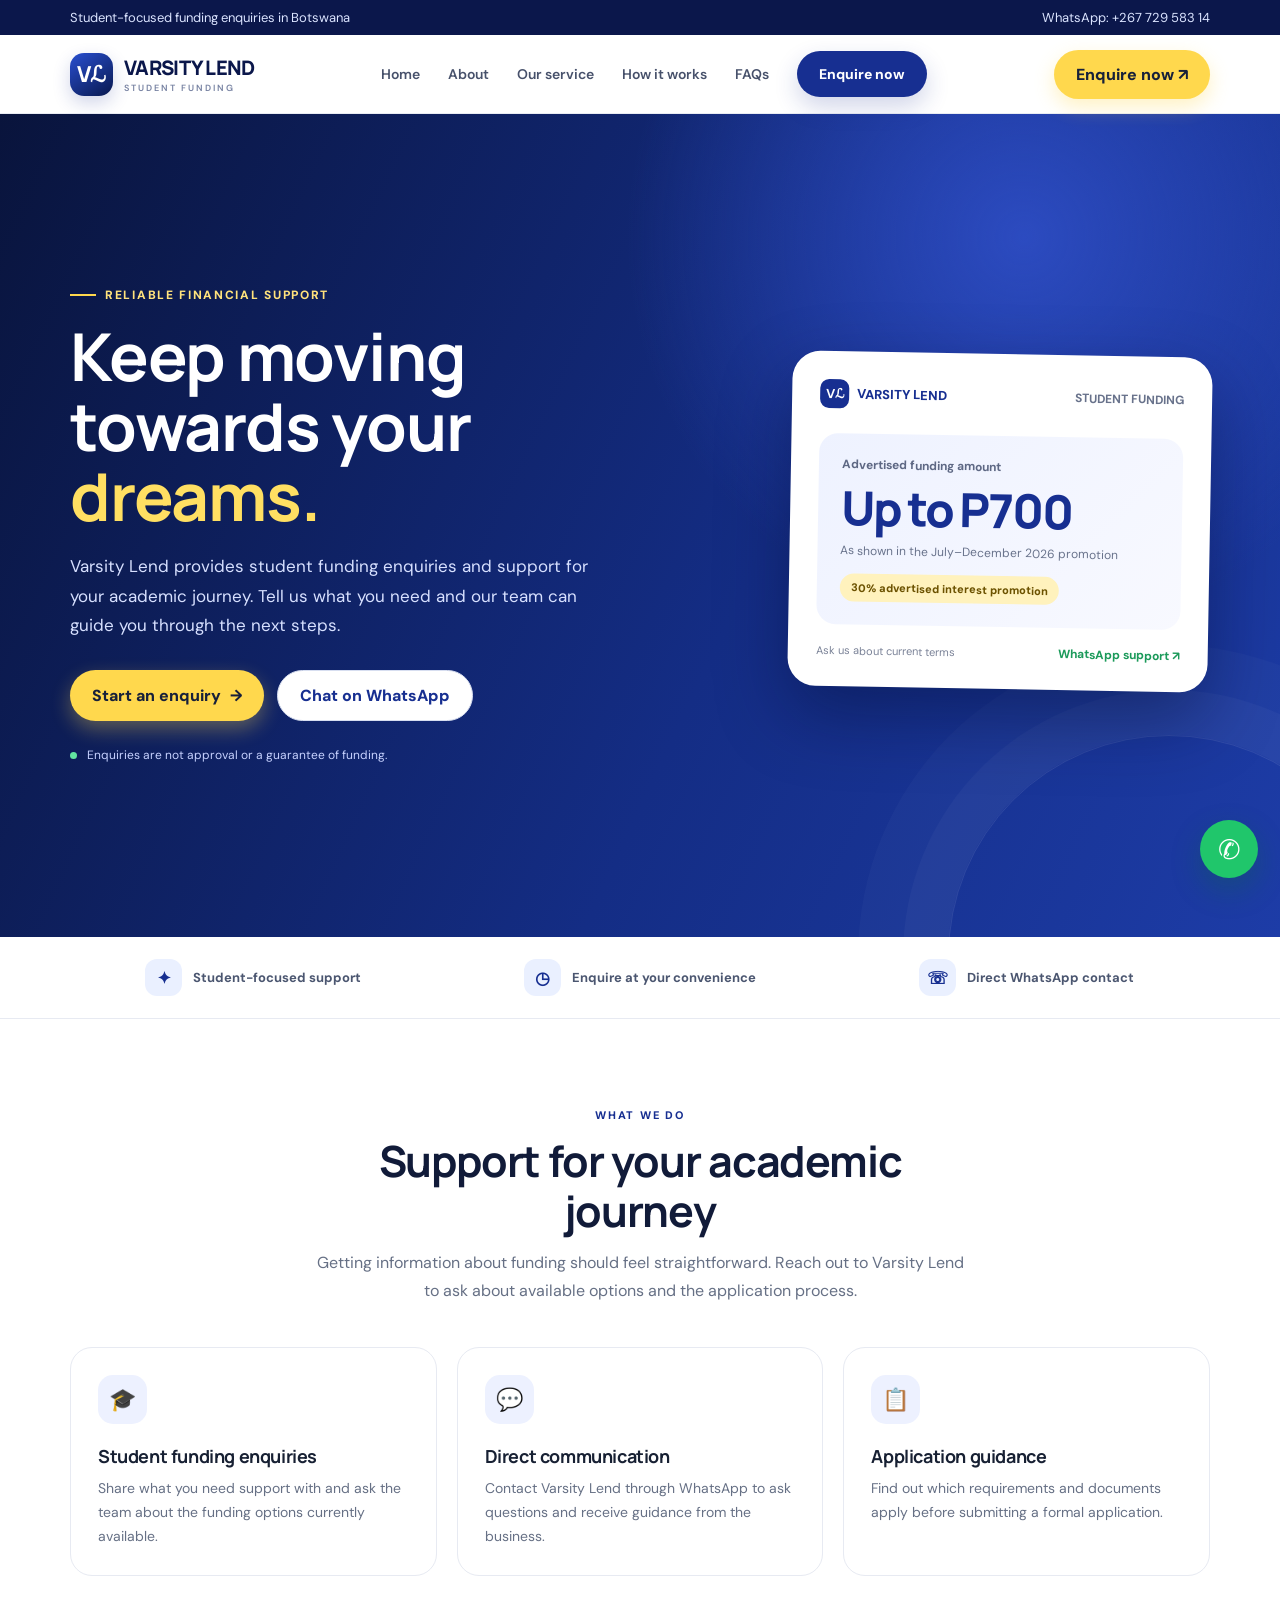
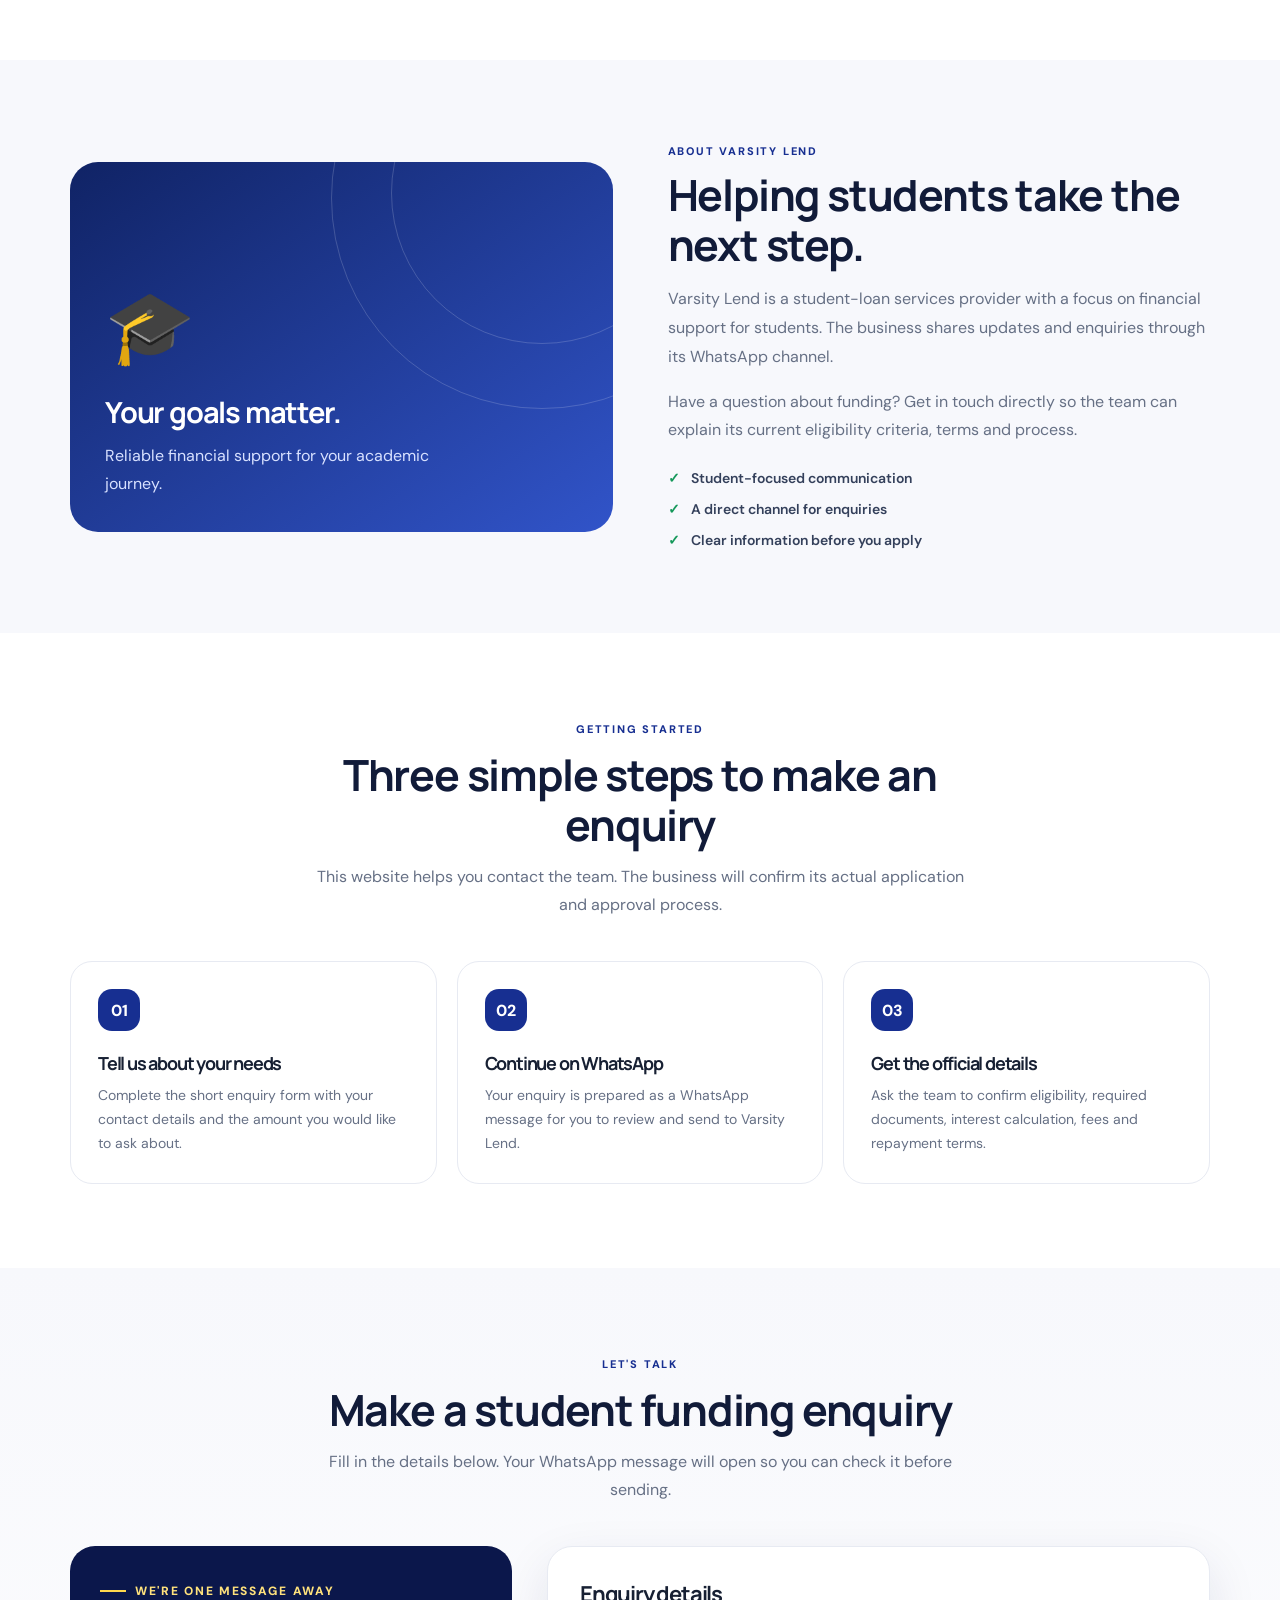
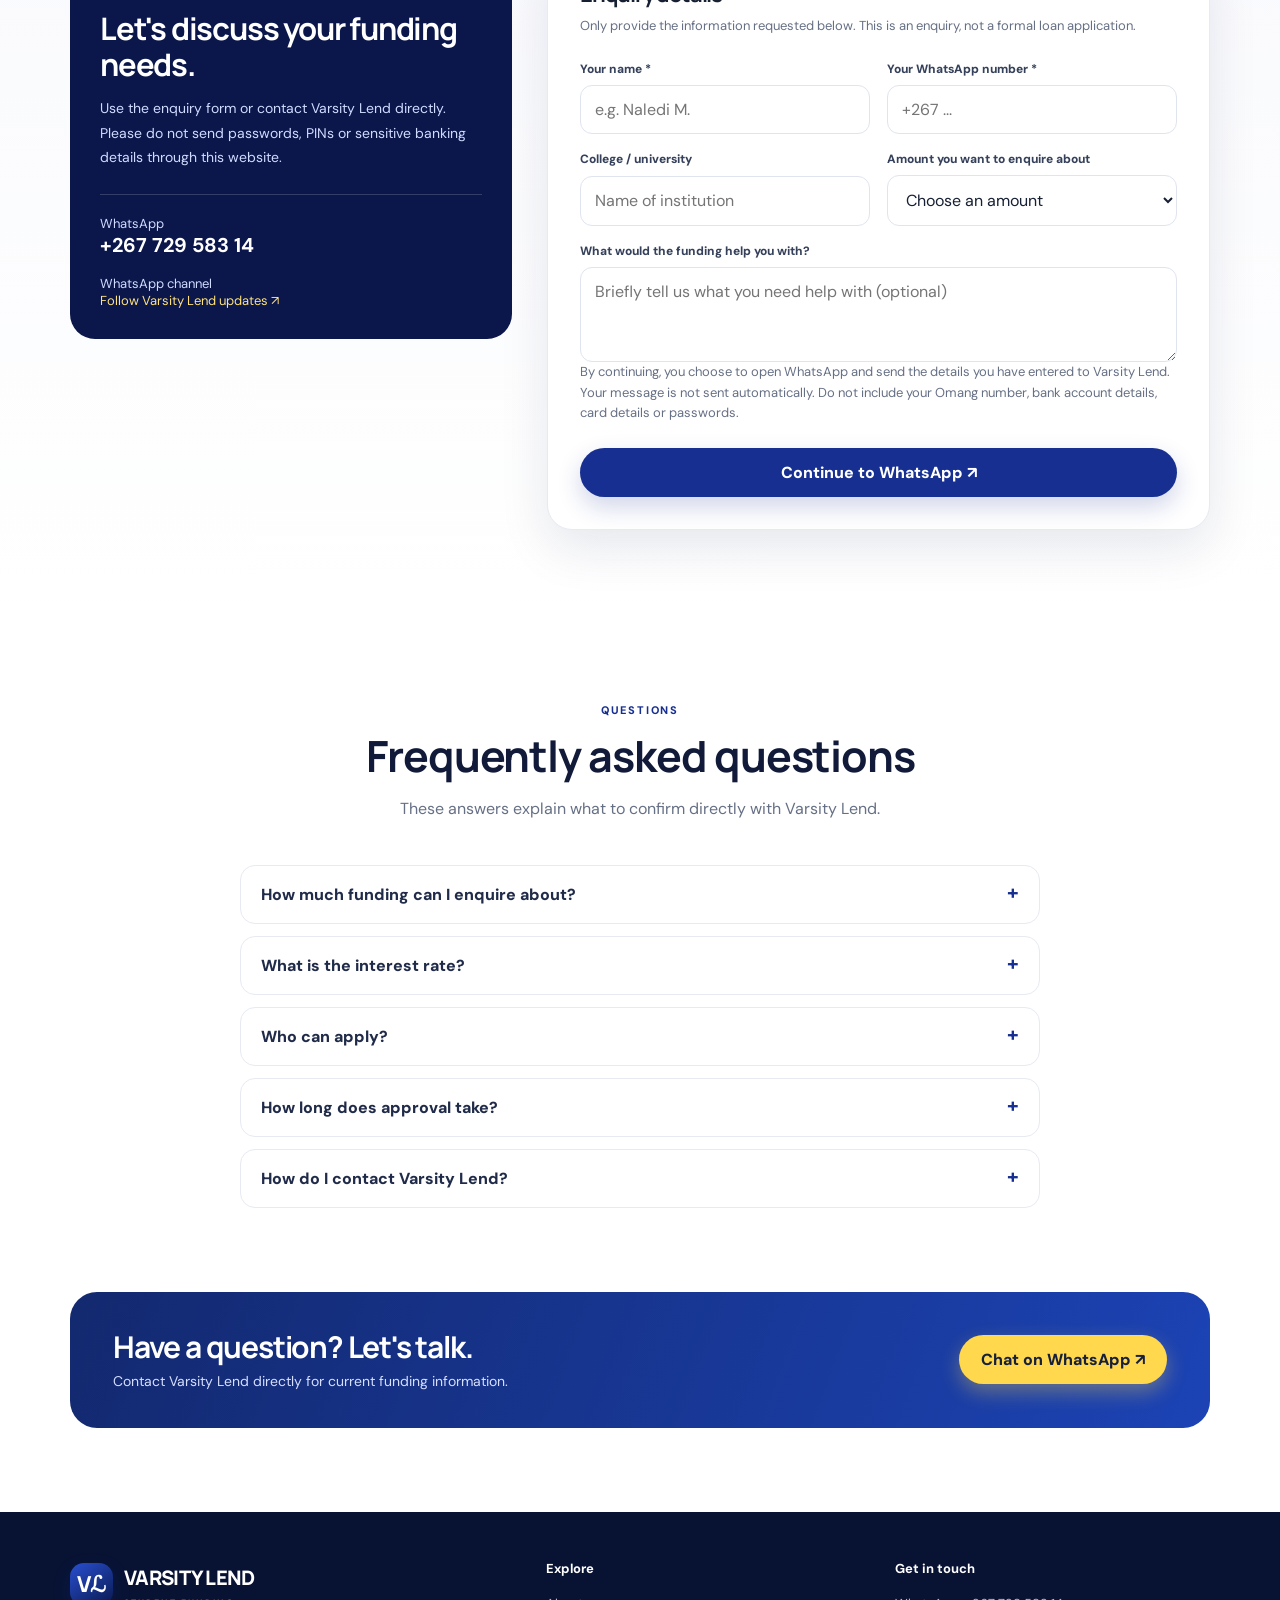
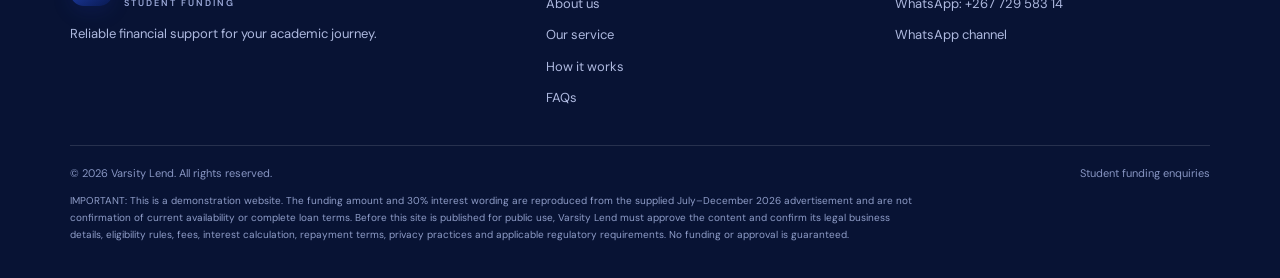
==== index.html @ dffcc7d2 "Add files via upload" ====
<!DOCTYPE html>
<html lang="en">
<head>
  <meta charset="UTF-8">
  <meta name="viewport" content="width=device-width, initial-scale=1.0">
  <meta name="description" content="Varsity Lend — student funding enquiries and financial support for your academic journey in Botswana.">
  <meta name="theme-color" content="#142b86">
  <title>Varsity Lend | Student Funding</title>
  <link rel="preconnect" href="https://fonts.googleapis.com">
  <link rel="preconnect" href="https://fonts.gstatic.com" crossorigin>
  <link href="https://fonts.googleapis.com/css2?family=DM+Sans:wght@400;500;600;700;800&family=Manrope:wght@400;500;600;700;800&display=swap" rel="stylesheet">
  <style>
    :root {
      --blue: #172f91;
      --blue-dark: #0b174b;
      --blue-deep: #091334;
      --blue-light: #eaf0ff;
      --yellow: #ffd84d;
      --ink: #172033;
      --muted: #667085;
      --paper: #f7f8fc;
      --white: #fff;
      --line: #e7eaf2;
      --green: #20b66b;
      --radius: 22px;
      --shadow: 0 18px 50px rgba(13, 31, 83, .10);
    }
    * { box-sizing: border-box; }
    html { scroll-behavior: smooth; }
    body { margin: 0; font-family: "DM Sans", sans-serif; color: var(--ink); background: var(--white); }
    a { color: inherit; text-decoration: none; }
    button, input, select, textarea { font: inherit; }
    .container { width: min(1140px, calc(100% - 40px)); margin: auto; }
    .topline { background: var(--blue-dark); color: #dbe4ff; font-size: 13px; padding: 9px 0; }
    .topline .container { display:flex; justify-content:space-between; gap:16px; flex-wrap:wrap; }
    header { position: sticky; top: 0; z-index: 50; background: rgba(255,255,255,.94); backdrop-filter: blur(14px); border-bottom: 1px solid rgba(231,234,242,.9); }
    .nav { min-height: 78px; display:flex; align-items:center; justify-content:space-between; gap:22px; }
    .brand { display:flex; align-items:center; gap:11px; font-family: Manrope, sans-serif; font-weight:800; letter-spacing:-.7px; color:var(--blue-dark); font-size:20px; }
    .brand-mark { width:43px; height:43px; border-radius:14px; display:grid; place-items:center; color:#fff; background:linear-gradient(145deg,#294fd0,#08184e); box-shadow:0 7px 18px #172f9133; font-size:22px; }
    .brand small { display:block; font:600 9px "DM Sans",sans-serif; letter-spacing:2px; color:#7782a2; margin-top:1px; }
    .nav-links { display:flex; align-items:center; gap:28px; color:#47516b; font-size:14px; font-weight:600; }
    .nav-links a:hover { color:var(--blue); }
    .btn { border:0; display:inline-flex; align-items:center; justify-content:center; gap:9px; border-radius:999px; padding:14px 22px; font-weight:800; cursor:pointer; transition:.2s ease; }
    .btn:hover { transform:translateY(-2px); }
    .btn-primary { background:var(--yellow); color:#17203a; box-shadow:0 8px 20px #ffd84d55; }
    .btn-blue { background:var(--blue); color:#fff; box-shadow:0 10px 24px #172f9133; }
    .btn-outline { border:1px solid #d7def0; color:var(--blue); background:#fff; }
    .menu-btn { display:none; border:0; background:var(--blue-light); color:var(--blue); border-radius:12px; padding:10px 13px; font-size:20px; }
    .hero { overflow:hidden; position:relative; color:#fff; background:radial-gradient(circle at 80% 15%,#2c4bc0 0,transparent 32%),linear-gradient(115deg,#09143c 0%,#142d85 58%,#1d3ca7 100%); }
    .hero:before { content:""; position:absolute; width:440px;height:440px;border:1px solid #ffffff18;border-radius:50%;right:-110px;bottom:-240px;box-shadow:0 0 0 45px #ffffff08,0 0 0 90px #ffffff06; }
    .hero-grid { position:relative; display:grid; grid-template-columns:1.08fr .92fr; align-items:center; gap:45px; padding:82px 0 90px; }
    .eyebrow { display:inline-flex; align-items:center; gap:9px; color:#ffe27c; font-weight:800; font-size:12px; text-transform:uppercase; letter-spacing:1.7px; }
    .eyebrow:before { content:""; width:26px; height:2px; background:var(--yellow); }
    h1,h2,h3 { font-family:Manrope,sans-serif; letter-spacing:-1.2px; }
    h1 { font-size:clamp(42px,5.3vw,66px); line-height:1.06; margin:19px 0 20px; max-width:650px; }
    .hero p { color:#d7e0ff; line-height:1.75; font-size:17px; max-width:540px; margin:0 0 29px; }
    .hero-actions { display:flex; gap:13px; flex-wrap:wrap; }
    .hero-note { display:flex; align-items:center; gap:10px; margin-top:26px; color:#c7d2ff; font-size:12px; }
    .hero-note span { width:7px;height:7px;border-radius:50%;background:#62e5a1; }
    .hero-card { background:#fff; color:var(--ink); border-radius:28px; padding:28px; box-shadow:0 28px 70px #030b2e66; transform:rotate(1deg); max-width:420px; justify-self:end; width:100%; }
    .card-top { display:flex; justify-content:space-between; align-items:center; color:#68728b; font-size:12px; font-weight:700; }
    .mini-logo { display:flex; align-items:center; gap:8px; color:var(--blue); font-weight:800; font-size:13px; }
    .mini-logo b { width:29px;height:29px;border-radius:9px;background:var(--blue);color:#fff;display:grid;place-items:center; }
    .offer { margin:25px 0 18px; padding:23px; border-radius:19px; background:linear-gradient(135deg,#eef2ff,#f8f9ff); }
    .offer-label { font-size:12px; color:#5e6884; font-weight:700; }
    .offer-amount { font:800 47px Manrope,sans-serif; color:var(--blue); letter-spacing:-2px; margin:3px 0; }
    .offer-sub { font-size:12px; color:#69738c; }
    .offer-badge { display:inline-block; background:#fff2bd; color:#6c5200; border-radius:999px; padding:7px 11px; font-size:11px; font-weight:800; margin-top:15px; }
    .card-foot { display:flex; justify-content:space-between; align-items:center; gap:10px; color:#7a8297; font-size:11px; }
    .card-foot strong { color:#1b9a5a; font-size:12px; }
    .trust-strip { background:#fff; border-bottom:1px solid var(--line); }
    .trust-grid { display:grid; grid-template-columns:repeat(3,1fr); gap:20px; padding:22px 0; }
    .trust-item { display:flex; align-items:center; justify-content:center; gap:11px; color:#4b5670; font-size:13px; font-weight:700; }
    .trust-icon { width:37px;height:37px;border-radius:12px;background:var(--blue-light);color:var(--blue);display:grid;place-items:center;font-size:17px; }
    section { padding:84px 0; }
    .section-head { text-align:center; max-width:650px; margin:0 auto 42px; }
    .section-kicker { color:var(--blue); text-transform:uppercase; letter-spacing:1.8px; font-size:11px; font-weight:800; }
    h2 { font-size:clamp(30px,4vw,43px); line-height:1.15; margin:12px 0 14px; color:#111b39; }
    .section-head p { color:var(--muted); line-height:1.75; margin:0; }
    .feature-grid { display:grid; grid-template-columns:repeat(3,1fr); gap:20px; }
    .feature { border:1px solid var(--line); border-radius:var(--radius); padding:27px; background:#fff; transition:.2s; }
    .feature:hover { transform:translateY(-5px); box-shadow:var(--shadow); }
    .feature-icon { width:49px;height:49px;border-radius:15px;background:#edf1ff;color:var(--blue);display:grid;place-items:center;font-size:22px; margin-bottom:20px; }
    .feature h3 { margin:0 0 9px; font-size:18px; letter-spacing:-.4px; }
    .feature p { color:var(--muted); font-size:14px; line-height:1.7; margin:0; }
    .about { background:var(--paper); }
    .about-grid { display:grid; grid-template-columns:1fr 1fr; align-items:center; gap:55px; }
    .about-visual { min-height:370px; border-radius:28px; background:linear-gradient(145deg,#102365,#3154c9); position:relative; overflow:hidden; padding:35px; display:flex; align-items:flex-end; }
    .about-visual:before,.about-visual:after { content:""; position:absolute; border:1px solid #ffffff2c; border-radius:50%; width:300px;height:300px;top:-120px;right:-80px; }
    .about-visual:after { width:420px;height:420px;top:-175px;right:-140px; }
    .visual-copy { position:relative; color:#fff; max-width:340px; }
    .visual-copy .big-cap { font-size:72px; margin-bottom:18px; }
    .visual-copy h3 { font-size:29px; margin:0 0 10px; }
    .visual-copy p { color:#d8e1ff; line-height:1.7; margin:0; }
    .about-copy .section-kicker { display:block; }
    .about-copy h2 { text-align:left; }
    .about-copy p { color:var(--muted); line-height:1.8; }
    .check-list { list-style:none; padding:0; margin:24px 0 0; display:grid; gap:13px; }
    .check-list li { display:flex; gap:11px; color:#34405b; font-size:14px; font-weight:600; }
    .check-list b { color:#15985a; }
    .steps-grid { display:grid; grid-template-columns:repeat(3,1fr); gap:20px; counter-reset:step; }
    .step { padding:27px; border:1px solid var(--line); border-radius:var(--radius); }
    .step-no { width:42px;height:42px;display:grid;place-items:center;border-radius:14px;background:var(--blue);color:#fff;font-weight:800;margin-bottom:20px; }
    .step h3 { margin:0 0 9px; font-size:18px; }
    .step p { color:var(--muted);font-size:14px;line-height:1.7;margin:0; }
    .apply { background:linear-gradient(180deg,#f7f8fc,#fff); }
    .apply-wrap { display:grid; grid-template-columns:.8fr 1.2fr; gap:35px; align-items:start; }
    .apply-intro { background:var(--blue-dark); color:#fff; border-radius:25px; padding:30px; position:sticky; top:105px; }
    .apply-intro h2 { color:#fff; font-size:31px; }
    .apply-intro p { color:#d1dbff; line-height:1.75; font-size:14px; }
    .apply-intro .contact-line { margin-top:24px; padding-top:20px; border-top:1px solid #ffffff2b; font-size:13px; color:#d1dbff; }
    .form-card { background:#fff; border:1px solid var(--line); border-radius:25px; padding:32px; box-shadow:var(--shadow); }
    .form-card h3 { margin:0 0 7px; font-size:22px; }
    .form-card>p { color:var(--muted);font-size:13px;line-height:1.6;margin:0 0 24px; }
    .form-grid { display:grid; grid-template-columns:1fr 1fr; gap:17px; }
    .field { display:grid; gap:8px; }
    .field.full { grid-column:1/-1; }
    label { color:#35405a; font-size:12px; font-weight:800; }
    input,select,textarea { width:100%; border:1px solid #dfe4ef; border-radius:12px; padding:13px 14px; background:#fff; color:var(--ink); outline:none; transition:.2s; }
    input:focus,select:focus,textarea:focus { border-color:#6079dc; box-shadow:0 0 0 3px #172f9114; }
    textarea { min-height:95px; resize:vertical; }
    .form-note { color:#788198; font-size:11px; line-height:1.6; margin:14px 0 18px; }
    .form-card .btn { width:100%; }
    .faq-list { max-width:800px; margin:auto; display:grid; gap:12px; }
    details { border:1px solid var(--line); border-radius:15px; padding:18px 20px; background:#fff; }
    summary { cursor:pointer; font-weight:800; color:#202b49; list-style:none; display:flex;justify-content:space-between;gap:15px; }
    summary:after { content:"+"; color:var(--blue); font-size:20px; line-height:16px; }
    details[open] summary:after { content:"−"; }
    details p { color:var(--muted); line-height:1.7; font-size:14px; margin:14px 0 0; }
    .cta-band { padding:0 0 84px; }
    .cta-inner { border-radius:27px; background:linear-gradient(110deg,#13296f,#1c43b5); color:#fff; padding:38px 43px; display:flex; align-items:center; justify-content:space-between; gap:25px; }
    .cta-inner h2 { color:#fff; margin:0 0 8px; font-size:30px; }
    .cta-inner p { color:#d6dfff; margin:0; font-size:14px; }
    footer { background:#081334; color:#fff; padding:48px 0 25px; }
    .footer-grid { display:grid; grid-template-columns:1.4fr 1fr 1fr; gap:35px; padding-bottom:35px; }
    footer .brand { color:#fff; }
    footer .brand small { color:#9ba9d8; }
    footer p,footer a { color:#aeb9df; font-size:13px; line-height:1.8; }
    footer h4 { margin:0 0 15px; font-size:13px; }
    .footer-links { display:grid; gap:8px; }
    .copyright { border-top:1px solid #ffffff20; padding-top:20px; display:flex; justify-content:space-between; gap:15px; flex-wrap:wrap; color:#8795c2; font-size:11px; }
    .disclaimer { max-width:850px; color:#8f9dc8; font-size:10px; line-height:1.7; margin-top:12px; }
    .whatsapp-float { position:fixed; right:22px; bottom:22px; z-index:60; width:58px;height:58px;border-radius:50%;display:grid;place-items:center;background:#20c66b;color:#fff;font-size:27px;box-shadow:0 12px 30px #0b6a3b55; }
    .toast { position:fixed; left:50%; bottom:25px; transform:translate(-50%,20px); background:#10204e;color:#fff;padding:13px 18px;border-radius:12px;font-size:13px;opacity:0;pointer-events:none;transition:.25s;z-index:100; }
    .toast.show { opacity:1; transform:translate(-50%,0); }
    @media(max-width:850px) {
      .nav-links { display:none; position:absolute; top:78px; left:0; right:0; padding:20px; background:#fff; border-bottom:1px solid var(--line); flex-direction:column; align-items:stretch; gap:18px; }
      .nav-links.open { display:flex; }
      .nav-links .btn { width:100%; }
      .menu-btn { display:block; }
      .nav>.btn { display:none; }
      .hero-grid { grid-template-columns:1fr; padding:65px 0; gap:40px; }
      .hero-card { justify-self:start; transform:none; max-width:460px; }
      .about-grid,.apply-wrap { grid-template-columns:1fr; }
      .apply-intro { position:static; }
    }
    @media(max-width:600px) {
      .container { width:min(100% - 30px,1140px); }
      .topline .container { justify-content:center; text-align:center; }
      .hero-grid { padding:55px 0 65px; }
      h1 { font-size:43px; }
      .hero p { font-size:15px; }
      section { padding:65px 0; }
      .trust-grid { grid-template-columns:1fr; gap:13px; padding:19px 0; }
      .trust-item { justify-content:flex-start; }
      .feature-grid,.steps-grid { grid-template-columns:1fr; }
      .about-visual { min-height:300px; }
      .form-card { padding:22px; }
      .form-grid { grid-template-columns:1fr; }
      .field.full { grid-column:auto; }
      .cta-inner { padding:28px 23px; flex-direction:column; align-items:flex-start; }
      .footer-grid { grid-template-columns:1fr; gap:24px; }
      .copyright { flex-direction:column; }
      .whatsapp-float { right:15px; bottom:15px; }
    }
  </style>
</head>
<body>
  <div class="topline">
    <div class="container"><span>Student-focused funding enquiries in Botswana</span><span>WhatsApp: +267 729 583 14</span></div>
  </div>
  <header>
    <div class="container nav">
      <a class="brand" href="#home" aria-label="Varsity Lend home">
        <span class="brand-mark">Vℒ</span>
        <span>VARSITY LEND<small>STUDENT FUNDING</small></span>
      </a>
      <nav class="nav-links" id="navLinks">
        <a href="#home">Home</a><a href="#about">About</a><a href="#services">Our service</a><a href="#how">How it works</a><a href="#faq">FAQs</a>
        <a class="btn btn-blue" href="#apply">Enquire now</a>
      </nav>
      <a class="btn btn-primary" href="#apply">Enquire now ↗</a>
      <button class="menu-btn" id="menuBtn" aria-label="Open menu" aria-expanded="false">☰</button>
    </div>
  </header>

  <main>
    <section class="hero" id="home">
      <div class="container hero-grid">
        <div>
          <span class="eyebrow">Reliable financial support</span>
          <h1>Keep moving towards your <span style="color:#ffdf62">dreams.</span></h1>
          <p>Varsity Lend provides student funding enquiries and support for your academic journey. Tell us what you need and our team can guide you through the next steps.</p>
          <div class="hero-actions">
            <a class="btn btn-primary" href="#apply">Start an enquiry <span>→</span></a>
            <a class="btn btn-outline" href="https://wa.me/26772958314" target="_blank" rel="noopener">Chat on WhatsApp</a>
          </div>
          <div class="hero-note"><span></span> Enquiries are not approval or a guarantee of funding.</div>
        </div>
        <div class="hero-card">
          <div class="card-top"><div class="mini-logo"><b>Vℒ</b> VARSITY LEND</div><span>STUDENT FUNDING</span></div>
          <div class="offer">
            <div class="offer-label">Advertised funding amount</div>
            <div class="offer-amount">Up to P700</div>
            <div class="offer-sub">As shown in the July–December 2026 promotion</div>
            <div class="offer-badge">30% advertised interest promotion</div>
          </div>
          <div class="card-foot"><span>Ask us about current terms</span><strong>WhatsApp support ↗</strong></div>
        </div>
      </div>
    </section>

    <div class="trust-strip">
      <div class="container trust-grid">
        <div class="trust-item"><span class="trust-icon">✦</span> Student-focused support</div>
        <div class="trust-item"><span class="trust-icon">◷</span> Enquire at your convenience</div>
        <div class="trust-item"><span class="trust-icon">☏</span> Direct WhatsApp contact</div>
      </div>
    </div>

    <section id="services">
      <div class="container">
        <div class="section-head">
          <span class="section-kicker">What we do</span>
          <h2>Support for your academic journey</h2>
          <p>Getting information about funding should feel straightforward. Reach out to Varsity Lend to ask about available options and the application process.</p>
        </div>
        <div class="feature-grid">
          <article class="feature"><div class="feature-icon">🎓</div><h3>Student funding enquiries</h3><p>Share what you need support with and ask the team about the funding options currently available.</p></article>
          <article class="feature"><div class="feature-icon">💬</div><h3>Direct communication</h3><p>Contact Varsity Lend through WhatsApp to ask questions and receive guidance from the business.</p></article>
          <article class="feature"><div class="feature-icon">📋</div><h3>Application guidance</h3><p>Find out which requirements and documents apply before submitting a formal application.</p></article>
        </div>
      </div>
    </section>

    <section class="about" id="about">
      <div class="container about-grid">
        <div class="about-visual">
          <div class="visual-copy"><div class="big-cap">🎓</div><h3>Your goals matter.</h3><p>Reliable financial support for your academic journey.</p></div>
        </div>
        <div class="about-copy">
          <span class="section-kicker">About Varsity Lend</span>
          <h2>Helping students take the next step.</h2>
          <p>Varsity Lend is a student-loan services provider with a focus on financial support for students. The business shares updates and enquiries through its WhatsApp channel.</p>
          <p>Have a question about funding? Get in touch directly so the team can explain its current eligibility criteria, terms and process.</p>
          <ul class="check-list"><li><b>✓</b> Student-focused communication</li><li><b>✓</b> A direct channel for enquiries</li><li><b>✓</b> Clear information before you apply</li></ul>
        </div>
      </div>
    </section>

    <section id="how">
      <div class="container">
        <div class="section-head"><span class="section-kicker">Getting started</span><h2>Three simple steps to make an enquiry</h2><p>This website helps you contact the team. The business will confirm its actual application and approval process.</p></div>
        <div class="steps-grid">
          <article class="step"><div class="step-no">01</div><h3>Tell us about your needs</h3><p>Complete the short enquiry form with your contact details and the amount you would like to ask about.</p></article>
          <article class="step"><div class="step-no">02</div><h3>Continue on WhatsApp</h3><p>Your enquiry is prepared as a WhatsApp message for you to review and send to Varsity Lend.</p></article>
          <article class="step"><div class="step-no">03</div><h3>Get the official details</h3><p>Ask the team to confirm eligibility, required documents, interest calculation, fees and repayment terms.</p></article>
        </div>
      </div>
    </section>

    <section class="apply" id="apply">
      <div class="container">
        <div class="section-head"><span class="section-kicker">Let's talk</span><h2>Make a student funding enquiry</h2><p>Fill in the details below. Your WhatsApp message will open so you can check it before sending.</p></div>
        <div class="apply-wrap">
          <aside class="apply-intro">
            <span class="eyebrow">We're one message away</span>
            <h2>Let's discuss your funding needs.</h2>
            <p>Use the enquiry form or contact Varsity Lend directly. Please do not send passwords, PINs or sensitive banking details through this website.</p>
            <div class="contact-line">WhatsApp<br><strong style="font-size:20px;color:#fff">+267 729 583 14</strong><br><br>WhatsApp channel<br><a href="https://wa.me/message/NCKYPKIQXXQ3E1" target="_blank" rel="noopener" style="color:#ffe27c">Follow Varsity Lend updates ↗</a></div>
          </aside>
          <form class="form-card" id="enquiryForm">
            <h3>Enquiry details</h3>
            <p>Only provide the information requested below. This is an enquiry, not a formal loan application.</p>
            <div class="form-grid">
              <div class="field"><label for="fullName">Your name *</label><input id="fullName" name="fullName" autocomplete="name" placeholder="e.g. Naledi M." required></div>
              <div class="field"><label for="phone">Your WhatsApp number *</label><input id="phone" name="phone" type="tel" autocomplete="tel" placeholder="+267 ..." required></div>
              <div class="field"><label for="institution">College / university</label><input id="institution" name="institution" placeholder="Name of institution"></div>
              <div class="field"><label for="amount">Amount you want to enquire about</label><select id="amount" name="amount"><option value="">Choose an amount</option><option>P100</option><option>P200</option><option>P300</option><option>P400</option><option>P500</option><option>P600</option><option>P700</option><option>Other / not sure</option></select></div>
              <div class="field full"><label for="purpose">What would the funding help you with?</label><textarea id="purpose" name="purpose" placeholder="Briefly tell us what you need help with (optional)"></textarea></div>
            </div>
            <p class="form-note">By continuing, you choose to open WhatsApp and send the details you have entered to Varsity Lend. Your message is not sent automatically. Do not include your Omang number, bank account details, card details or passwords.</p>
            <button class="btn btn-blue" type="submit">Continue to WhatsApp ↗</button>
          </form>
        </div>
      </div>
    </section>

    <section id="faq">
      <div class="container">
        <div class="section-head"><span class="section-kicker">Questions</span><h2>Frequently asked questions</h2><p>These answers explain what to confirm directly with Varsity Lend.</p></div>
        <div class="faq-list">
          <details><summary>How much funding can I enquire about?</summary><p>The supplied July–December 2026 advertisement shows funding of up to P700. Contact Varsity Lend to confirm the amount currently available and whether it applies to you.</p></details>
          <details><summary>What is the interest rate?</summary><p>The supplied advertisement displays 30% interest. It does not explain whether this is a once-off, monthly or annual rate, or how it is calculated. Ask Varsity Lend for the full written cost of borrowing before accepting an offer.</p></details>
          <details><summary>Who can apply?</summary><p>The exact eligibility criteria have not yet been confirmed. Contact the team to ask which students qualify and what proof of enrolment or other documents may be required.</p></details>
          <details><summary>How long does approval take?</summary><p>No verified processing or approval timeframe has been provided. Ask the business directly. Submitting an enquiry does not guarantee approval.</p></details>
          <details><summary>How do I contact Varsity Lend?</summary><p>WhatsApp the team on +267 729 583 14 or visit its WhatsApp channel using the link on this page.</p></details>
        </div>
      </div>
    </section>

    <div class="cta-band">
      <div class="container cta-inner">
        <div><h2>Have a question? Let's talk.</h2><p>Contact Varsity Lend directly for current funding information.</p></div>
        <a class="btn btn-primary" href="https://wa.me/26772958314" target="_blank" rel="noopener">Chat on WhatsApp ↗</a>
      </div>
    </div>
  </main>

  <footer>
    <div class="container">
      <div class="footer-grid">
        <div><a class="brand" href="#home"><span class="brand-mark">Vℒ</span><span>VARSITY LEND<small>STUDENT FUNDING</small></span></a><p>Reliable financial support for your academic journey.</p></div>
        <div><h4>Explore</h4><div class="footer-links"><a href="#about">About us</a><a href="#services">Our service</a><a href="#how">How it works</a><a href="#faq">FAQs</a></div></div>
        <div><h4>Get in touch</h4><div class="footer-links"><a href="https://wa.me/26772958314" target="_blank" rel="noopener">WhatsApp: +267 729 583 14</a><a href="https://wa.me/message/NCKYPKIQXXQ3E1" target="_blank" rel="noopener">WhatsApp channel</a></div></div>
      </div>
      <div class="copyright"><span>© <span id="year"></span> Varsity Lend. All rights reserved.</span><span>Student funding enquiries</span></div>
      <p class="disclaimer">IMPORTANT: This is a demonstration website. The funding amount and 30% interest wording are reproduced from the supplied July–December 2026 advertisement and are not confirmation of current availability or complete loan terms. Before this site is published for public use, Varsity Lend must approve the content and confirm its legal business details, eligibility rules, fees, interest calculation, repayment terms, privacy practices and applicable regulatory requirements. No funding or approval is guaranteed.</p>
    </div>
  </footer>

  <a class="whatsapp-float" href="https://wa.me/26772958314" target="_blank" rel="noopener" aria-label="Chat with Varsity Lend on WhatsApp">✆</a>
  <div class="toast" id="toast" role="status">Opening WhatsApp…</div>
  <script>
    const menuBtn = document.getElementById('menuBtn');
    const navLinks = document.getElementById('navLinks');
    menuBtn.addEventListener('click', () => {
      const isOpen = navLinks.classList.toggle('open');
      menuBtn.setAttribute('aria-expanded', String(isOpen));
      menuBtn.textContent = isOpen ? '×' : '☰';
    });
    navLinks.querySelectorAll('a').forEach(link => link.addEventListener('click', () => {
      navLinks.classList.remove('open');
      menuBtn.setAttribute('aria-expanded', 'false');
      menuBtn.textContent = '☰';
    }));
    document.getElementById('year').textContent = new Date().getFullYear();

    document.getElementById('enquiryForm').addEventListener('submit', function(event) {
      event.preventDefault();
      if (!this.reportValidity()) return;
      const data = new FormData(this);
      const lines = [
        'Hello Varsity Lend, I would like to make a student funding enquiry.',
        '',
        'Name: ' + (data.get('fullName') || ''),
        'WhatsApp number: ' + (data.get('phone') || ''),
        'Institution: ' + (data.get('institution') || 'Not provided'),
        'Amount: ' + (data.get('amount') || 'Not specified'),
        'Purpose: ' + (data.get('purpose') || 'Not specified'),
        '',
        'Please share the current eligibility criteria, full interest calculation, fees and repayment terms. Thank you.'
      ];
      document.getElementById('toast').classList.add('show');
      const url = 'https://wa.me/26772958314?text=' + encodeURIComponent(lines.join('\n'));
      window.open(url, '_blank', 'noopener');
      setTimeout(() => document.getElementById('toast').classList.remove('show'), 2200);
    });
  </script>
</body>
</html>
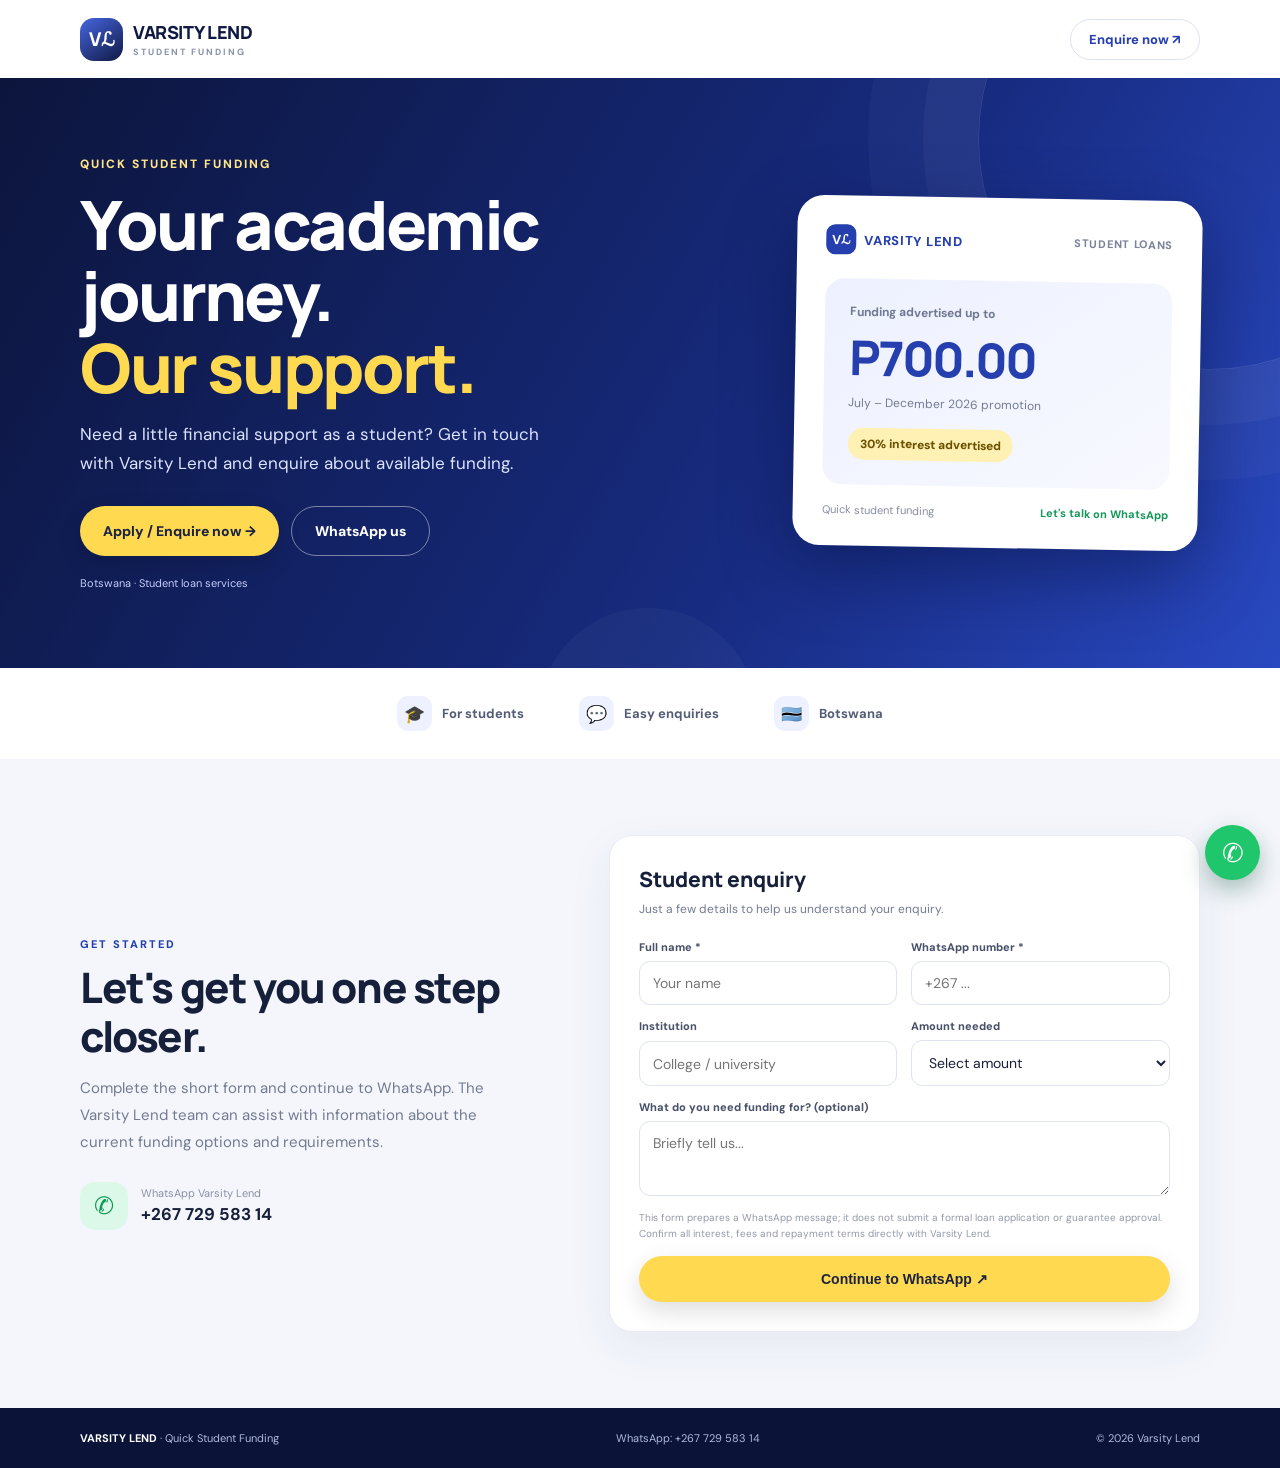
==== commit 9cf18053: "Add files via upload" ====
--- a/index.html
+++ b/index.html
@@ -3,368 +3,209 @@
 <head>
   <meta charset="UTF-8">
   <meta name="viewport" content="width=device-width, initial-scale=1.0">
-  <meta name="description" content="Varsity Lend — student funding enquiries and financial support for your academic journey in Botswana.">
-  <meta name="theme-color" content="#142b86">
-  <title>Varsity Lend | Student Funding</title>
+  <meta name="description" content="Varsity Lend — quick student funding enquiries in Botswana.">
+  <meta name="theme-color" content="#101b50">
+  <title>Varsity Lend | Quick Student Funding</title>
   <link rel="preconnect" href="https://fonts.googleapis.com">
   <link rel="preconnect" href="https://fonts.gstatic.com" crossorigin>
-  <link href="https://fonts.googleapis.com/css2?family=DM+Sans:wght@400;500;600;700;800&family=Manrope:wght@400;500;600;700;800&display=swap" rel="stylesheet">
+  <link href="https://fonts.googleapis.com/css2?family=DM+Sans:wght@400;500;600;700;800&family=Manrope:wght@500;600;700;800&display=swap" rel="stylesheet">
   <style>
     :root {
-      --blue: #172f91;
-      --blue-dark: #0b174b;
-      --blue-deep: #091334;
-      --blue-light: #eaf0ff;
-      --yellow: #ffd84d;
-      --ink: #172033;
-      --muted: #667085;
-      --paper: #f7f8fc;
-      --white: #fff;
-      --line: #e7eaf2;
-      --green: #20b66b;
-      --radius: 22px;
-      --shadow: 0 18px 50px rgba(13, 31, 83, .10);
+      --navy:#101943; --blue:#263fae; --blue2:#4260d5; --yellow:#ffd94f;
+      --ink:#17203b; --muted:#737b91; --pale:#f4f6fc; --white:#fff;
     }
-    * { box-sizing: border-box; }
-    html { scroll-behavior: smooth; }
-    body { margin: 0; font-family: "DM Sans", sans-serif; color: var(--ink); background: var(--white); }
-    a { color: inherit; text-decoration: none; }
-    button, input, select, textarea { font: inherit; }
-    .container { width: min(1140px, calc(100% - 40px)); margin: auto; }
-    .topline { background: var(--blue-dark); color: #dbe4ff; font-size: 13px; padding: 9px 0; }
-    .topline .container { display:flex; justify-content:space-between; gap:16px; flex-wrap:wrap; }
-    header { position: sticky; top: 0; z-index: 50; background: rgba(255,255,255,.94); backdrop-filter: blur(14px); border-bottom: 1px solid rgba(231,234,242,.9); }
-    .nav { min-height: 78px; display:flex; align-items:center; justify-content:space-between; gap:22px; }
-    .brand { display:flex; align-items:center; gap:11px; font-family: Manrope, sans-serif; font-weight:800; letter-spacing:-.7px; color:var(--blue-dark); font-size:20px; }
-    .brand-mark { width:43px; height:43px; border-radius:14px; display:grid; place-items:center; color:#fff; background:linear-gradient(145deg,#294fd0,#08184e); box-shadow:0 7px 18px #172f9133; font-size:22px; }
-    .brand small { display:block; font:600 9px "DM Sans",sans-serif; letter-spacing:2px; color:#7782a2; margin-top:1px; }
-    .nav-links { display:flex; align-items:center; gap:28px; color:#47516b; font-size:14px; font-weight:600; }
-    .nav-links a:hover { color:var(--blue); }
-    .btn { border:0; display:inline-flex; align-items:center; justify-content:center; gap:9px; border-radius:999px; padding:14px 22px; font-weight:800; cursor:pointer; transition:.2s ease; }
-    .btn:hover { transform:translateY(-2px); }
-    .btn-primary { background:var(--yellow); color:#17203a; box-shadow:0 8px 20px #ffd84d55; }
-    .btn-blue { background:var(--blue); color:#fff; box-shadow:0 10px 24px #172f9133; }
-    .btn-outline { border:1px solid #d7def0; color:var(--blue); background:#fff; }
-    .menu-btn { display:none; border:0; background:var(--blue-light); color:var(--blue); border-radius:12px; padding:10px 13px; font-size:20px; }
-    .hero { overflow:hidden; position:relative; color:#fff; background:radial-gradient(circle at 80% 15%,#2c4bc0 0,transparent 32%),linear-gradient(115deg,#09143c 0%,#142d85 58%,#1d3ca7 100%); }
-    .hero:before { content:""; position:absolute; width:440px;height:440px;border:1px solid #ffffff18;border-radius:50%;right:-110px;bottom:-240px;box-shadow:0 0 0 45px #ffffff08,0 0 0 90px #ffffff06; }
-    .hero-grid { position:relative; display:grid; grid-template-columns:1.08fr .92fr; align-items:center; gap:45px; padding:82px 0 90px; }
-    .eyebrow { display:inline-flex; align-items:center; gap:9px; color:#ffe27c; font-weight:800; font-size:12px; text-transform:uppercase; letter-spacing:1.7px; }
-    .eyebrow:before { content:""; width:26px; height:2px; background:var(--yellow); }
-    h1,h2,h3 { font-family:Manrope,sans-serif; letter-spacing:-1.2px; }
-    h1 { font-size:clamp(42px,5.3vw,66px); line-height:1.06; margin:19px 0 20px; max-width:650px; }
-    .hero p { color:#d7e0ff; line-height:1.75; font-size:17px; max-width:540px; margin:0 0 29px; }
-    .hero-actions { display:flex; gap:13px; flex-wrap:wrap; }
-    .hero-note { display:flex; align-items:center; gap:10px; margin-top:26px; color:#c7d2ff; font-size:12px; }
-    .hero-note span { width:7px;height:7px;border-radius:50%;background:#62e5a1; }
-    .hero-card { background:#fff; color:var(--ink); border-radius:28px; padding:28px; box-shadow:0 28px 70px #030b2e66; transform:rotate(1deg); max-width:420px; justify-self:end; width:100%; }
-    .card-top { display:flex; justify-content:space-between; align-items:center; color:#68728b; font-size:12px; font-weight:700; }
-    .mini-logo { display:flex; align-items:center; gap:8px; color:var(--blue); font-weight:800; font-size:13px; }
-    .mini-logo b { width:29px;height:29px;border-radius:9px;background:var(--blue);color:#fff;display:grid;place-items:center; }
-    .offer { margin:25px 0 18px; padding:23px; border-radius:19px; background:linear-gradient(135deg,#eef2ff,#f8f9ff); }
-    .offer-label { font-size:12px; color:#5e6884; font-weight:700; }
-    .offer-amount { font:800 47px Manrope,sans-serif; color:var(--blue); letter-spacing:-2px; margin:3px 0; }
-    .offer-sub { font-size:12px; color:#69738c; }
-    .offer-badge { display:inline-block; background:#fff2bd; color:#6c5200; border-radius:999px; padding:7px 11px; font-size:11px; font-weight:800; margin-top:15px; }
-    .card-foot { display:flex; justify-content:space-between; align-items:center; gap:10px; color:#7a8297; font-size:11px; }
-    .card-foot strong { color:#1b9a5a; font-size:12px; }
-    .trust-strip { background:#fff; border-bottom:1px solid var(--line); }
-    .trust-grid { display:grid; grid-template-columns:repeat(3,1fr); gap:20px; padding:22px 0; }
-    .trust-item { display:flex; align-items:center; justify-content:center; gap:11px; color:#4b5670; font-size:13px; font-weight:700; }
-    .trust-icon { width:37px;height:37px;border-radius:12px;background:var(--blue-light);color:var(--blue);display:grid;place-items:center;font-size:17px; }
-    section { padding:84px 0; }
-    .section-head { text-align:center; max-width:650px; margin:0 auto 42px; }
-    .section-kicker { color:var(--blue); text-transform:uppercase; letter-spacing:1.8px; font-size:11px; font-weight:800; }
-    h2 { font-size:clamp(30px,4vw,43px); line-height:1.15; margin:12px 0 14px; color:#111b39; }
-    .section-head p { color:var(--muted); line-height:1.75; margin:0; }
-    .feature-grid { display:grid; grid-template-columns:repeat(3,1fr); gap:20px; }
-    .feature { border:1px solid var(--line); border-radius:var(--radius); padding:27px; background:#fff; transition:.2s; }
-    .feature:hover { transform:translateY(-5px); box-shadow:var(--shadow); }
-    .feature-icon { width:49px;height:49px;border-radius:15px;background:#edf1ff;color:var(--blue);display:grid;place-items:center;font-size:22px; margin-bottom:20px; }
-    .feature h3 { margin:0 0 9px; font-size:18px; letter-spacing:-.4px; }
-    .feature p { color:var(--muted); font-size:14px; line-height:1.7; margin:0; }
-    .about { background:var(--paper); }
-    .about-grid { display:grid; grid-template-columns:1fr 1fr; align-items:center; gap:55px; }
-    .about-visual { min-height:370px; border-radius:28px; background:linear-gradient(145deg,#102365,#3154c9); position:relative; overflow:hidden; padding:35px; display:flex; align-items:flex-end; }
-    .about-visual:before,.about-visual:after { content:""; position:absolute; border:1px solid #ffffff2c; border-radius:50%; width:300px;height:300px;top:-120px;right:-80px; }
-    .about-visual:after { width:420px;height:420px;top:-175px;right:-140px; }
-    .visual-copy { position:relative; color:#fff; max-width:340px; }
-    .visual-copy .big-cap { font-size:72px; margin-bottom:18px; }
-    .visual-copy h3 { font-size:29px; margin:0 0 10px; }
-    .visual-copy p { color:#d8e1ff; line-height:1.7; margin:0; }
-    .about-copy .section-kicker { display:block; }
-    .about-copy h2 { text-align:left; }
-    .about-copy p { color:var(--muted); line-height:1.8; }
-    .check-list { list-style:none; padding:0; margin:24px 0 0; display:grid; gap:13px; }
-    .check-list li { display:flex; gap:11px; color:#34405b; font-size:14px; font-weight:600; }
-    .check-list b { color:#15985a; }
-    .steps-grid { display:grid; grid-template-columns:repeat(3,1fr); gap:20px; counter-reset:step; }
-    .step { padding:27px; border:1px solid var(--line); border-radius:var(--radius); }
-    .step-no { width:42px;height:42px;display:grid;place-items:center;border-radius:14px;background:var(--blue);color:#fff;font-weight:800;margin-bottom:20px; }
-    .step h3 { margin:0 0 9px; font-size:18px; }
-    .step p { color:var(--muted);font-size:14px;line-height:1.7;margin:0; }
-    .apply { background:linear-gradient(180deg,#f7f8fc,#fff); }
-    .apply-wrap { display:grid; grid-template-columns:.8fr 1.2fr; gap:35px; align-items:start; }
-    .apply-intro { background:var(--blue-dark); color:#fff; border-radius:25px; padding:30px; position:sticky; top:105px; }
-    .apply-intro h2 { color:#fff; font-size:31px; }
-    .apply-intro p { color:#d1dbff; line-height:1.75; font-size:14px; }
-    .apply-intro .contact-line { margin-top:24px; padding-top:20px; border-top:1px solid #ffffff2b; font-size:13px; color:#d1dbff; }
-    .form-card { background:#fff; border:1px solid var(--line); border-radius:25px; padding:32px; box-shadow:var(--shadow); }
-    .form-card h3 { margin:0 0 7px; font-size:22px; }
-    .form-card>p { color:var(--muted);font-size:13px;line-height:1.6;margin:0 0 24px; }
-    .form-grid { display:grid; grid-template-columns:1fr 1fr; gap:17px; }
-    .field { display:grid; gap:8px; }
-    .field.full { grid-column:1/-1; }
-    label { color:#35405a; font-size:12px; font-weight:800; }
-    input,select,textarea { width:100%; border:1px solid #dfe4ef; border-radius:12px; padding:13px 14px; background:#fff; color:var(--ink); outline:none; transition:.2s; }
-    input:focus,select:focus,textarea:focus { border-color:#6079dc; box-shadow:0 0 0 3px #172f9114; }
-    textarea { min-height:95px; resize:vertical; }
-    .form-note { color:#788198; font-size:11px; line-height:1.6; margin:14px 0 18px; }
-    .form-card .btn { width:100%; }
-    .faq-list { max-width:800px; margin:auto; display:grid; gap:12px; }
-    details { border:1px solid var(--line); border-radius:15px; padding:18px 20px; background:#fff; }
-    summary { cursor:pointer; font-weight:800; color:#202b49; list-style:none; display:flex;justify-content:space-between;gap:15px; }
-    summary:after { content:"+"; color:var(--blue); font-size:20px; line-height:16px; }
-    details[open] summary:after { content:"−"; }
-    details p { color:var(--muted); line-height:1.7; font-size:14px; margin:14px 0 0; }
-    .cta-band { padding:0 0 84px; }
-    .cta-inner { border-radius:27px; background:linear-gradient(110deg,#13296f,#1c43b5); color:#fff; padding:38px 43px; display:flex; align-items:center; justify-content:space-between; gap:25px; }
-    .cta-inner h2 { color:#fff; margin:0 0 8px; font-size:30px; }
-    .cta-inner p { color:#d6dfff; margin:0; font-size:14px; }
-    footer { background:#081334; color:#fff; padding:48px 0 25px; }
-    .footer-grid { display:grid; grid-template-columns:1.4fr 1fr 1fr; gap:35px; padding-bottom:35px; }
-    footer .brand { color:#fff; }
-    footer .brand small { color:#9ba9d8; }
-    footer p,footer a { color:#aeb9df; font-size:13px; line-height:1.8; }
-    footer h4 { margin:0 0 15px; font-size:13px; }
-    .footer-links { display:grid; gap:8px; }
-    .copyright { border-top:1px solid #ffffff20; padding-top:20px; display:flex; justify-content:space-between; gap:15px; flex-wrap:wrap; color:#8795c2; font-size:11px; }
-    .disclaimer { max-width:850px; color:#8f9dc8; font-size:10px; line-height:1.7; margin-top:12px; }
-    .whatsapp-float { position:fixed; right:22px; bottom:22px; z-index:60; width:58px;height:58px;border-radius:50%;display:grid;place-items:center;background:#20c66b;color:#fff;font-size:27px;box-shadow:0 12px 30px #0b6a3b55; }
-    .toast { position:fixed; left:50%; bottom:25px; transform:translate(-50%,20px); background:#10204e;color:#fff;padding:13px 18px;border-radius:12px;font-size:13px;opacity:0;pointer-events:none;transition:.25s;z-index:100; }
-    .toast.show { opacity:1; transform:translate(-50%,0); }
-    @media(max-width:850px) {
-      .nav-links { display:none; position:absolute; top:78px; left:0; right:0; padding:20px; background:#fff; border-bottom:1px solid var(--line); flex-direction:column; align-items:stretch; gap:18px; }
-      .nav-links.open { display:flex; }
-      .nav-links .btn { width:100%; }
-      .menu-btn { display:block; }
-      .nav>.btn { display:none; }
-      .hero-grid { grid-template-columns:1fr; padding:65px 0; gap:40px; }
-      .hero-card { justify-self:start; transform:none; max-width:460px; }
-      .about-grid,.apply-wrap { grid-template-columns:1fr; }
-      .apply-intro { position:static; }
+    *{box-sizing:border-box}
+    html{scroll-behavior:smooth}
+    body{margin:0;font-family:"DM Sans",sans-serif;color:var(--ink);background:#fff}
+    a{text-decoration:none;color:inherit}
+    .wrap{width:min(1120px,calc(100% - 40px));margin:auto}
+    header{height:78px;display:flex;align-items:center;background:#fff;position:relative;z-index:5}
+    .nav{display:flex;align-items:center;justify-content:space-between}
+    .brand{display:flex;align-items:center;gap:10px;font-family:Manrope,sans-serif;font-weight:800;letter-spacing:-.5px;color:var(--navy);font-size:18px}
+    .brand-mark{height:43px;width:43px;border-radius:14px;background:linear-gradient(145deg,#4666e1,#101943);display:grid;place-items:center;color:#fff;font-size:19px}
+    .brand small{display:block;font:700 9px "DM Sans",sans-serif;letter-spacing:2px;color:#8991a8;margin-top:2px}
+    .nav-cta{font-size:13px;font-weight:800;color:var(--blue);border:1px solid #dce2f6;padding:11px 18px;border-radius:30px}
+    .hero{background:linear-gradient(120deg,#0c153c 0%,#172b80 62%,#2949c1 100%);color:#fff;overflow:hidden;position:relative}
+    .hero:before{content:"";position:absolute;width:460px;height:460px;border:1px solid #ffffff20;border-radius:50%;right:-160px;top:-170px;box-shadow:0 0 0 55px #ffffff09,0 0 0 110px #ffffff07}
+    .hero:after{content:"";position:absolute;width:220px;height:220px;background:#ffffff08;border-radius:50%;left:42%;bottom:-160px}
+    .hero-grid{position:relative;z-index:1;min-height:590px;display:grid;grid-template-columns:1.05fr .95fr;align-items:center;gap:35px;padding:65px 0}
+    .eyebrow{font-size:12px;text-transform:uppercase;letter-spacing:2px;color:#ffe58a;font-weight:800}
+    h1{font:800 clamp(43px,5.5vw,68px)/1.05 Manrope,sans-serif;letter-spacing:-2.4px;margin:17px 0}
+    h1 span{color:var(--yellow)}
+    .intro{font-size:17px;line-height:1.7;color:#dce3ff;max-width:480px;margin:0 0 28px}
+    .actions{display:flex;gap:12px;flex-wrap:wrap}
+    .btn{display:inline-flex;align-items:center;justify-content:center;border-radius:30px;padding:15px 23px;font-weight:800;font-size:14px;transition:.2s}
+    .btn:hover{transform:translateY(-2px)}
+    .btn-yellow{background:var(--yellow);color:#1b2341;box-shadow:0 9px 24px #0002}
+    .btn-ghost{border:1px solid #ffffff70;color:#fff}
+    .tiny{margin-top:20px;font-size:11px;color:#c4cefa}
+    .promo{background:#fff;color:var(--ink);border-radius:27px;padding:29px;max-width:405px;width:100%;justify-self:end;box-shadow:0 25px 70px #030a2d66;transform:rotate(1deg)}
+    .promo-top{display:flex;align-items:center;justify-content:space-between;font-size:11px;color:#7c8499;font-weight:800;letter-spacing:.7px}
+    .promo-logo{display:flex;align-items:center;gap:8px;color:var(--blue);font-size:13px}
+    .promo-logo b{background:var(--blue);color:#fff;width:30px;height:30px;border-radius:9px;display:grid;place-items:center}
+    .promo-main{background:linear-gradient(145deg,#edf1ff,#f8f9ff);border-radius:19px;margin:24px 0 18px;padding:25px}
+    .promo-label{font-size:12px;color:#707991;font-weight:700}
+    .amount{font:800 48px Manrope,sans-serif;letter-spacing:-2px;color:var(--blue);margin:5px 0}
+    .promo-period{font-size:12px;color:#737b91}
+    .interest{display:inline-block;background:#fff0b3;color:#6c5200;border-radius:30px;padding:8px 12px;font-size:12px;font-weight:800;margin-top:17px}
+    .promo-bottom{display:flex;justify-content:space-between;gap:12px;font-size:11px;color:#858da1}
+    .promo-bottom strong{color:#15985a}
+    .quick-info{padding:28px 0;background:#fff}
+    .quick-row{display:flex;align-items:center;justify-content:center;gap:55px;flex-wrap:wrap}
+    .quick-item{display:flex;align-items:center;gap:10px;color:#535d77;font-weight:700;font-size:13px}
+    .quick-icon{height:35px;width:35px;border-radius:11px;background:#eef1ff;color:var(--blue);display:grid;place-items:center;font-size:17px}
+    .contact{padding:76px 0;background:var(--pale)}
+    .contact-grid{display:grid;grid-template-columns:.9fr 1.1fr;gap:45px;align-items:center}
+    .kicker{font-size:11px;font-weight:800;letter-spacing:2px;text-transform:uppercase;color:var(--blue)}
+    h2{font:800 clamp(30px,4vw,42px)/1.15 Manrope,sans-serif;letter-spacing:-1.4px;margin:12px 0}
+    .contact-copy p{font-size:15px;line-height:1.8;color:var(--muted);max-width:410px}
+    .direct{margin-top:26px;display:flex;align-items:center;gap:13px}
+    .wa-icon{height:48px;width:48px;border-radius:15px;background:#dcf8e9;color:#0a9a50;display:grid;place-items:center;font-size:24px}
+    .direct small{display:block;color:#8a91a4;font-size:11px;margin-bottom:3px}
+    .direct strong{font-size:17px}
+    .form-card{background:#fff;border-radius:23px;padding:29px;box-shadow:0 15px 45px #1b2c6710;border:1px solid #e9ecf4}
+    .form-card h3{font:800 21px Manrope,sans-serif;margin:0 0 7px}
+    .form-card>p{color:var(--muted);font-size:12px;margin:0 0 21px;line-height:1.6}
+    .fields{display:grid;grid-template-columns:1fr 1fr;gap:14px}
+    .field{display:grid;gap:7px}
+    .field.full{grid-column:1/-1}
+    label{font-size:11px;font-weight:800;color:#48516a}
+    input,select,textarea{width:100%;border:1px solid #dfe3ed;border-radius:11px;padding:12px 13px;font:14px "DM Sans",sans-serif;color:var(--ink);outline:none;background:#fff}
+    input:focus,select:focus,textarea:focus{border-color:#6179dc;box-shadow:0 0 0 3px #263fae12}
+    textarea{min-height:75px;resize:vertical}
+    .form-note{font-size:10px!important;color:#9299aa!important;line-height:1.5;margin:14px 0!important}
+    .submit{width:100%;border:0;cursor:pointer}
+    footer{background:#0b1438;color:#aeb9df;padding:23px 0;font-size:11px}
+    .foot{display:flex;justify-content:space-between;gap:12px;flex-wrap:wrap}
+    .foot strong{color:#fff}
+    .whatsapp{position:fixed;right:20px;bottom:20px;height:55px;width:55px;border-radius:50%;background:#20c66b;color:#fff;display:grid;place-items:center;font-size:26px;box-shadow:0 10px 25px #064c2c55;z-index:10}
+    @media(max-width:760px){
+      .hero-grid{grid-template-columns:1fr;min-height:auto;padding:60px 0;gap:38px}
+      .promo{justify-self:start;transform:none;max-width:460px}
+      .contact-grid{grid-template-columns:1fr;gap:28px}
+      .quick-row{gap:17px 25px;justify-content:flex-start}
     }
-    @media(max-width:600px) {
-      .container { width:min(100% - 30px,1140px); }
-      .topline .container { justify-content:center; text-align:center; }
-      .hero-grid { padding:55px 0 65px; }
-      h1 { font-size:43px; }
-      .hero p { font-size:15px; }
-      section { padding:65px 0; }
-      .trust-grid { grid-template-columns:1fr; gap:13px; padding:19px 0; }
-      .trust-item { justify-content:flex-start; }
-      .feature-grid,.steps-grid { grid-template-columns:1fr; }
-      .about-visual { min-height:300px; }
-      .form-card { padding:22px; }
-      .form-grid { grid-template-columns:1fr; }
-      .field.full { grid-column:auto; }
-      .cta-inner { padding:28px 23px; flex-direction:column; align-items:flex-start; }
-      .footer-grid { grid-template-columns:1fr; gap:24px; }
-      .copyright { flex-direction:column; }
-      .whatsapp-float { right:15px; bottom:15px; }
+    @media(max-width:520px){
+      .wrap{width:calc(100% - 30px)}
+      header{height:70px}
+      .brand{font-size:16px}
+      .nav-cta{font-size:12px;padding:10px 13px}
+      .hero-grid{padding:49px 0 55px}
+      h1{font-size:44px}
+      .intro{font-size:15px}
+      .promo{padding:20px}
+      .amount{font-size:43px}
+      .quick-info{padding:22px 0}
+      .quick-row{display:grid;grid-template-columns:1fr 1fr}
+      .quick-item{font-size:11px}
+      .contact{padding:57px 0}
+      .form-card{padding:21px}
+      .fields{grid-template-columns:1fr}
+      .field.full{grid-column:auto}
+      .foot{flex-direction:column}
     }
   </style>
 </head>
 <body>
-  <div class="topline">
-    <div class="container"><span>Student-focused funding enquiries in Botswana</span><span>WhatsApp: +267 729 583 14</span></div>
-  </div>
   <header>
-    <div class="container nav">
-      <a class="brand" href="#home" aria-label="Varsity Lend home">
-        <span class="brand-mark">Vℒ</span>
-        <span>VARSITY LEND<small>STUDENT FUNDING</small></span>
-      </a>
-      <nav class="nav-links" id="navLinks">
-        <a href="#home">Home</a><a href="#about">About</a><a href="#services">Our service</a><a href="#how">How it works</a><a href="#faq">FAQs</a>
-        <a class="btn btn-blue" href="#apply">Enquire now</a>
-      </nav>
-      <a class="btn btn-primary" href="#apply">Enquire now ↗</a>
-      <button class="menu-btn" id="menuBtn" aria-label="Open menu" aria-expanded="false">☰</button>
+    <div class="wrap nav">
+      <a class="brand" href="#home"><span class="brand-mark">Vℒ</span><span>VARSITY LEND<small>STUDENT FUNDING</small></span></a>
+      <a class="nav-cta" href="#enquire">Enquire now ↗</a>
     </div>
   </header>
 
   <main>
     <section class="hero" id="home">
-      <div class="container hero-grid">
+      <div class="wrap hero-grid">
         <div>
-          <span class="eyebrow">Reliable financial support</span>
-          <h1>Keep moving towards your <span style="color:#ffdf62">dreams.</span></h1>
-          <p>Varsity Lend provides student funding enquiries and support for your academic journey. Tell us what you need and our team can guide you through the next steps.</p>
-          <div class="hero-actions">
-            <a class="btn btn-primary" href="#apply">Start an enquiry <span>→</span></a>
-            <a class="btn btn-outline" href="https://wa.me/26772958314" target="_blank" rel="noopener">Chat on WhatsApp</a>
-          </div>
-          <div class="hero-note"><span></span> Enquiries are not approval or a guarantee of funding.</div>
+          <div class="eyebrow">Quick student funding</div>
+          <h1>Your academic journey.<br><span>Our support.</span></h1>
+          <p class="intro">Need a little financial support as a student? Get in touch with Varsity Lend and enquire about available funding.</p>
+          <div class="actions">
+            <a class="btn btn-yellow" href="#enquire">Apply / Enquire now →</a>
+            <a class="btn btn-ghost" href="https://wa.me/26772958314" target="_blank" rel="noopener">WhatsApp us</a>
+          </div>
+          <div class="tiny">Botswana · Student loan services</div>
         </div>
-        <div class="hero-card">
-          <div class="card-top"><div class="mini-logo"><b>Vℒ</b> VARSITY LEND</div><span>STUDENT FUNDING</span></div>
-          <div class="offer">
-            <div class="offer-label">Advertised funding amount</div>
-            <div class="offer-amount">Up to P700</div>
-            <div class="offer-sub">As shown in the July–December 2026 promotion</div>
-            <div class="offer-badge">30% advertised interest promotion</div>
-          </div>
-          <div class="card-foot"><span>Ask us about current terms</span><strong>WhatsApp support ↗</strong></div>
+
+        <div class="promo">
+          <div class="promo-top"><div class="promo-logo"><b>Vℒ</b> VARSITY LEND</div><span>STUDENT LOANS</span></div>
+          <div class="promo-main">
+            <div class="promo-label">Funding advertised up to</div>
+            <div class="amount">P700.00</div>
+            <div class="promo-period">July – December 2026 promotion</div>
+            <div class="interest">30% interest advertised</div>
+          </div>
+          <div class="promo-bottom"><span>Quick student funding</span><strong>Let's talk on WhatsApp</strong></div>
         </div>
       </div>
     </section>
 
-    <div class="trust-strip">
-      <div class="container trust-grid">
-        <div class="trust-item"><span class="trust-icon">✦</span> Student-focused support</div>
-        <div class="trust-item"><span class="trust-icon">◷</span> Enquire at your convenience</div>
-        <div class="trust-item"><span class="trust-icon">☏</span> Direct WhatsApp contact</div>
+    <div class="quick-info">
+      <div class="wrap quick-row">
+        <div class="quick-item"><span class="quick-icon">🎓</span> For students</div>
+        <div class="quick-item"><span class="quick-icon">💬</span> Easy enquiries</div>
+        <div class="quick-item"><span class="quick-icon">🇧🇼</span> Botswana</div>
       </div>
     </div>
 
-    <section id="services">
-      <div class="container">
-        <div class="section-head">
-          <span class="section-kicker">What we do</span>
-          <h2>Support for your academic journey</h2>
-          <p>Getting information about funding should feel straightforward. Reach out to Varsity Lend to ask about available options and the application process.</p>
+    <section class="contact" id="enquire">
+      <div class="wrap contact-grid">
+        <div class="contact-copy">
+          <div class="kicker">Get started</div>
+          <h2>Let's get you one step closer.</h2>
+          <p>Complete the short form and continue to WhatsApp. The Varsity Lend team can assist with information about the current funding options and requirements.</p>
+          <div class="direct">
+            <span class="wa-icon">✆</span>
+            <span><small>WhatsApp Varsity Lend</small><strong>+267 729 583 14</strong></span>
+          </div>
         </div>
-        <div class="feature-grid">
-          <article class="feature"><div class="feature-icon">🎓</div><h3>Student funding enquiries</h3><p>Share what you need support with and ask the team about the funding options currently available.</p></article>
-          <article class="feature"><div class="feature-icon">💬</div><h3>Direct communication</h3><p>Contact Varsity Lend through WhatsApp to ask questions and receive guidance from the business.</p></article>
-          <article class="feature"><div class="feature-icon">📋</div><h3>Application guidance</h3><p>Find out which requirements and documents apply before submitting a formal application.</p></article>
-        </div>
+
+        <form class="form-card" id="enquiryForm">
+          <h3>Student enquiry</h3>
+          <p>Just a few details to help us understand your enquiry.</p>
+          <div class="fields">
+            <div class="field"><label for="name">Full name *</label><input id="name" name="name" placeholder="Your name" required></div>
+            <div class="field"><label for="phone">WhatsApp number *</label><input id="phone" name="phone" type="tel" placeholder="+267 ..." required></div>
+            <div class="field"><label for="school">Institution</label><input id="school" name="school" placeholder="College / university"></div>
+            <div class="field"><label for="amount">Amount needed</label><select id="amount" name="amount"><option value="">Select amount</option><option>P100</option><option>P200</option><option>P300</option><option>P400</option><option>P500</option><option>P600</option><option>P700</option><option>Other / not sure</option></select></div>
+            <div class="field full"><label for="reason">What do you need funding for? (optional)</label><textarea id="reason" name="reason" placeholder="Briefly tell us..."></textarea></div>
+          </div>
+          <p class="form-note">This form prepares a WhatsApp message; it does not submit a formal loan application or guarantee approval. Confirm all interest, fees and repayment terms directly with Varsity Lend.</p>
+          <button class="btn btn-yellow submit" type="submit">Continue to WhatsApp ↗</button>
+        </form>
       </div>
     </section>
-
-    <section class="about" id="about">
-      <div class="container about-grid">
-        <div class="about-visual">
-          <div class="visual-copy"><div class="big-cap">🎓</div><h3>Your goals matter.</h3><p>Reliable financial support for your academic journey.</p></div>
-        </div>
-        <div class="about-copy">
-          <span class="section-kicker">About Varsity Lend</span>
-          <h2>Helping students take the next step.</h2>
-          <p>Varsity Lend is a student-loan services provider with a focus on financial support for students. The business shares updates and enquiries through its WhatsApp channel.</p>
-          <p>Have a question about funding? Get in touch directly so the team can explain its current eligibility criteria, terms and process.</p>
-          <ul class="check-list"><li><b>✓</b> Student-focused communication</li><li><b>✓</b> A direct channel for enquiries</li><li><b>✓</b> Clear information before you apply</li></ul>
-        </div>
-      </div>
-    </section>
-
-    <section id="how">
-      <div class="container">
-        <div class="section-head"><span class="section-kicker">Getting started</span><h2>Three simple steps to make an enquiry</h2><p>This website helps you contact the team. The business will confirm its actual application and approval process.</p></div>
-        <div class="steps-grid">
-          <article class="step"><div class="step-no">01</div><h3>Tell us about your needs</h3><p>Complete the short enquiry form with your contact details and the amount you would like to ask about.</p></article>
-          <article class="step"><div class="step-no">02</div><h3>Continue on WhatsApp</h3><p>Your enquiry is prepared as a WhatsApp message for you to review and send to Varsity Lend.</p></article>
-          <article class="step"><div class="step-no">03</div><h3>Get the official details</h3><p>Ask the team to confirm eligibility, required documents, interest calculation, fees and repayment terms.</p></article>
-        </div>
-      </div>
-    </section>
-
-    <section class="apply" id="apply">
-      <div class="container">
-        <div class="section-head"><span class="section-kicker">Let's talk</span><h2>Make a student funding enquiry</h2><p>Fill in the details below. Your WhatsApp message will open so you can check it before sending.</p></div>
-        <div class="apply-wrap">
-          <aside class="apply-intro">
-            <span class="eyebrow">We're one message away</span>
-            <h2>Let's discuss your funding needs.</h2>
-            <p>Use the enquiry form or contact Varsity Lend directly. Please do not send passwords, PINs or sensitive banking details through this website.</p>
-            <div class="contact-line">WhatsApp<br><strong style="font-size:20px;color:#fff">+267 729 583 14</strong><br><br>WhatsApp channel<br><a href="https://wa.me/message/NCKYPKIQXXQ3E1" target="_blank" rel="noopener" style="color:#ffe27c">Follow Varsity Lend updates ↗</a></div>
-          </aside>
-          <form class="form-card" id="enquiryForm">
-            <h3>Enquiry details</h3>
-            <p>Only provide the information requested below. This is an enquiry, not a formal loan application.</p>
-            <div class="form-grid">
-              <div class="field"><label for="fullName">Your name *</label><input id="fullName" name="fullName" autocomplete="name" placeholder="e.g. Naledi M." required></div>
-              <div class="field"><label for="phone">Your WhatsApp number *</label><input id="phone" name="phone" type="tel" autocomplete="tel" placeholder="+267 ..." required></div>
-              <div class="field"><label for="institution">College / university</label><input id="institution" name="institution" placeholder="Name of institution"></div>
-              <div class="field"><label for="amount">Amount you want to enquire about</label><select id="amount" name="amount"><option value="">Choose an amount</option><option>P100</option><option>P200</option><option>P300</option><option>P400</option><option>P500</option><option>P600</option><option>P700</option><option>Other / not sure</option></select></div>
-              <div class="field full"><label for="purpose">What would the funding help you with?</label><textarea id="purpose" name="purpose" placeholder="Briefly tell us what you need help with (optional)"></textarea></div>
-            </div>
-            <p class="form-note">By continuing, you choose to open WhatsApp and send the details you have entered to Varsity Lend. Your message is not sent automatically. Do not include your Omang number, bank account details, card details or passwords.</p>
-            <button class="btn btn-blue" type="submit">Continue to WhatsApp ↗</button>
-          </form>
-        </div>
-      </div>
-    </section>
-
-    <section id="faq">
-      <div class="container">
-        <div class="section-head"><span class="section-kicker">Questions</span><h2>Frequently asked questions</h2><p>These answers explain what to confirm directly with Varsity Lend.</p></div>
-        <div class="faq-list">
-          <details><summary>How much funding can I enquire about?</summary><p>The supplied July–December 2026 advertisement shows funding of up to P700. Contact Varsity Lend to confirm the amount currently available and whether it applies to you.</p></details>
-          <details><summary>What is the interest rate?</summary><p>The supplied advertisement displays 30% interest. It does not explain whether this is a once-off, monthly or annual rate, or how it is calculated. Ask Varsity Lend for the full written cost of borrowing before accepting an offer.</p></details>
-          <details><summary>Who can apply?</summary><p>The exact eligibility criteria have not yet been confirmed. Contact the team to ask which students qualify and what proof of enrolment or other documents may be required.</p></details>
-          <details><summary>How long does approval take?</summary><p>No verified processing or approval timeframe has been provided. Ask the business directly. Submitting an enquiry does not guarantee approval.</p></details>
-          <details><summary>How do I contact Varsity Lend?</summary><p>WhatsApp the team on +267 729 583 14 or visit its WhatsApp channel using the link on this page.</p></details>
-        </div>
-      </div>
-    </section>
-
-    <div class="cta-band">
-      <div class="container cta-inner">
-        <div><h2>Have a question? Let's talk.</h2><p>Contact Varsity Lend directly for current funding information.</p></div>
-        <a class="btn btn-primary" href="https://wa.me/26772958314" target="_blank" rel="noopener">Chat on WhatsApp ↗</a>
-      </div>
-    </div>
   </main>
 
   <footer>
-    <div class="container">
-      <div class="footer-grid">
-        <div><a class="brand" href="#home"><span class="brand-mark">Vℒ</span><span>VARSITY LEND<small>STUDENT FUNDING</small></span></a><p>Reliable financial support for your academic journey.</p></div>
-        <div><h4>Explore</h4><div class="footer-links"><a href="#about">About us</a><a href="#services">Our service</a><a href="#how">How it works</a><a href="#faq">FAQs</a></div></div>
-        <div><h4>Get in touch</h4><div class="footer-links"><a href="https://wa.me/26772958314" target="_blank" rel="noopener">WhatsApp: +267 729 583 14</a><a href="https://wa.me/message/NCKYPKIQXXQ3E1" target="_blank" rel="noopener">WhatsApp channel</a></div></div>
-      </div>
-      <div class="copyright"><span>© <span id="year"></span> Varsity Lend. All rights reserved.</span><span>Student funding enquiries</span></div>
-      <p class="disclaimer">IMPORTANT: This is a demonstration website. The funding amount and 30% interest wording are reproduced from the supplied July–December 2026 advertisement and are not confirmation of current availability or complete loan terms. Before this site is published for public use, Varsity Lend must approve the content and confirm its legal business details, eligibility rules, fees, interest calculation, repayment terms, privacy practices and applicable regulatory requirements. No funding or approval is guaranteed.</p>
+    <div class="wrap foot">
+      <span><strong>VARSITY LEND</strong> · Quick Student Funding</span>
+      <span>WhatsApp: +267 729 583 14</span>
+      <span>© <span id="year"></span> Varsity Lend</span>
     </div>
   </footer>
 
-  <a class="whatsapp-float" href="https://wa.me/26772958314" target="_blank" rel="noopener" aria-label="Chat with Varsity Lend on WhatsApp">✆</a>
-  <div class="toast" id="toast" role="status">Opening WhatsApp…</div>
+  <a class="whatsapp" href="https://wa.me/26772958314" target="_blank" rel="noopener" aria-label="WhatsApp Varsity Lend">✆</a>
+
   <script>
-    const menuBtn = document.getElementById('menuBtn');
-    const navLinks = document.getElementById('navLinks');
-    menuBtn.addEventListener('click', () => {
-      const isOpen = navLinks.classList.toggle('open');
-      menuBtn.setAttribute('aria-expanded', String(isOpen));
-      menuBtn.textContent = isOpen ? '×' : '☰';
-    });
-    navLinks.querySelectorAll('a').forEach(link => link.addEventListener('click', () => {
-      navLinks.classList.remove('open');
-      menuBtn.setAttribute('aria-expanded', 'false');
-      menuBtn.textContent = '☰';
-    }));
     document.getElementById('year').textContent = new Date().getFullYear();
-
-    document.getElementById('enquiryForm').addEventListener('submit', function(event) {
-      event.preventDefault();
+    document.getElementById('enquiryForm').addEventListener('submit', function(e) {
+      e.preventDefault();
       if (!this.reportValidity()) return;
-      const data = new FormData(this);
-      const lines = [
+      const d = new FormData(this);
+      const message = [
         'Hello Varsity Lend, I would like to make a student funding enquiry.',
         '',
-        'Name: ' + (data.get('fullName') || ''),
-        'WhatsApp number: ' + (data.get('phone') || ''),
-        'Institution: ' + (data.get('institution') || 'Not provided'),
-        'Amount: ' + (data.get('amount') || 'Not specified'),
-        'Purpose: ' + (data.get('purpose') || 'Not specified'),
+        'Name: ' + d.get('name'),
+        'WhatsApp number: ' + d.get('phone'),
+        'Institution: ' + (d.get('school') || 'Not provided'),
+        'Amount needed: ' + (d.get('amount') || 'Not specified'),
+        'Funding purpose: ' + (d.get('reason') || 'Not specified'),
         '',
-        'Please share the current eligibility criteria, full interest calculation, fees and repayment terms. Thank you.'
-      ];
-      document.getElementById('toast').classList.add('show');
-      const url = 'https://wa.me/26772958314?text=' + encodeURIComponent(lines.join('\n'));
-      window.open(url, '_blank', 'noopener');
-      setTimeout(() => document.getElementById('toast').classList.remove('show'), 2200);
+        'Please share the current requirements and full loan terms. Thank you.'
+      ].join('\n');
+      window.open('https://wa.me/26772958314?text=' + encodeURIComponent(message), '_blank', 'noopener');
     });
   </script>
 </body>
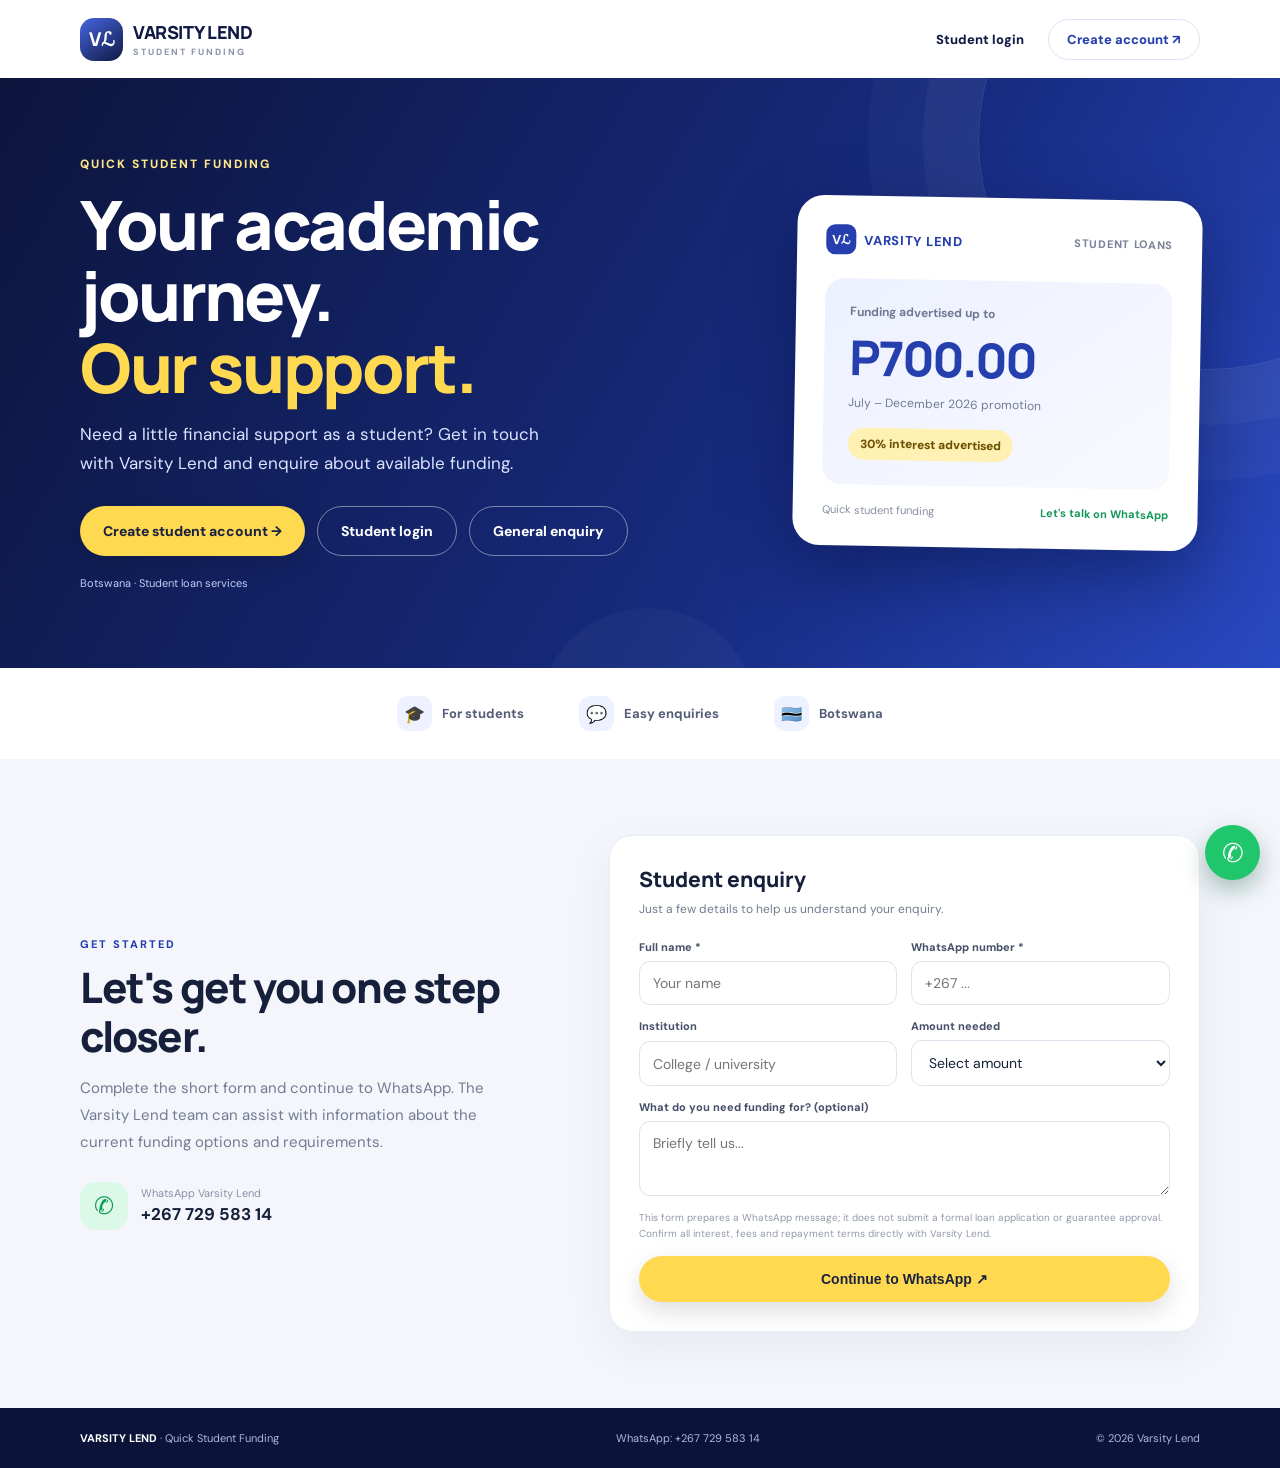
==== commit 27a0f1f6: "Rename index-connected.html to index.html" ====
--- a/index.html
+++ b/index.html
@@ -24,7 +24,10 @@
     .brand{display:flex;align-items:center;gap:10px;font-family:Manrope,sans-serif;font-weight:800;letter-spacing:-.5px;color:var(--navy);font-size:18px}
     .brand-mark{height:43px;width:43px;border-radius:14px;background:linear-gradient(145deg,#4666e1,#101943);display:grid;place-items:center;color:#fff;font-size:19px}
     .brand small{display:block;font:700 9px "DM Sans",sans-serif;letter-spacing:2px;color:#8991a8;margin-top:2px}
+    .nav-actions{display:flex;align-items:center;gap:12px}
+    .nav-login{font-size:13px;font-weight:800;color:var(--navy);padding:11px 12px;border-radius:30px}
     .nav-cta{font-size:13px;font-weight:800;color:var(--blue);border:1px solid #dce2f6;padding:11px 18px;border-radius:30px}
+    .nav-login:hover,.nav-cta:hover{background:#f4f6fc}
     .hero{background:linear-gradient(120deg,#0c153c 0%,#172b80 62%,#2949c1 100%);color:#fff;overflow:hidden;position:relative}
     .hero:before{content:"";position:absolute;width:460px;height:460px;border:1px solid #ffffff20;border-radius:50%;right:-160px;top:-170px;box-shadow:0 0 0 55px #ffffff09,0 0 0 110px #ffffff07}
     .hero:after{content:"";position:absolute;width:220px;height:220px;background:#ffffff08;border-radius:50%;left:42%;bottom:-160px}
@@ -89,7 +92,9 @@
       .wrap{width:calc(100% - 30px)}
       header{height:70px}
       .brand{font-size:16px}
-      .nav-cta{font-size:12px;padding:10px 13px}
+      .nav-actions{gap:4px}
+      .nav-login{font-size:11px;padding:9px 7px}
+      .nav-cta{font-size:11px;padding:9px 11px}
       .hero-grid{padding:49px 0 55px}
       h1{font-size:44px}
       .intro{font-size:15px}
@@ -110,7 +115,10 @@
   <header>
     <div class="wrap nav">
       <a class="brand" href="#home"><span class="brand-mark">Vℒ</span><span>VARSITY LEND<small>STUDENT FUNDING</small></span></a>
-      <a class="nav-cta" href="#enquire">Enquire now ↗</a>
+      <div class="nav-actions">
+        <a class="nav-login" href="login.html">Student login</a>
+        <a class="nav-cta" href="register.html">Create account ↗</a>
+      </div>
     </div>
   </header>
 
@@ -122,8 +130,9 @@
           <h1>Your academic journey.<br><span>Our support.</span></h1>
           <p class="intro">Need a little financial support as a student? Get in touch with Varsity Lend and enquire about available funding.</p>
           <div class="actions">
-            <a class="btn btn-yellow" href="#enquire">Apply / Enquire now →</a>
-            <a class="btn btn-ghost" href="https://wa.me/26772958314" target="_blank" rel="noopener">WhatsApp us</a>
+            <a class="btn btn-yellow" href="register.html">Create student account →</a>
+            <a class="btn btn-ghost" href="login.html">Student login</a>
+            <a class="btn btn-ghost" href="#enquire">General enquiry</a>
           </div>
           <div class="tiny">Botswana · Student loan services</div>
         </div>
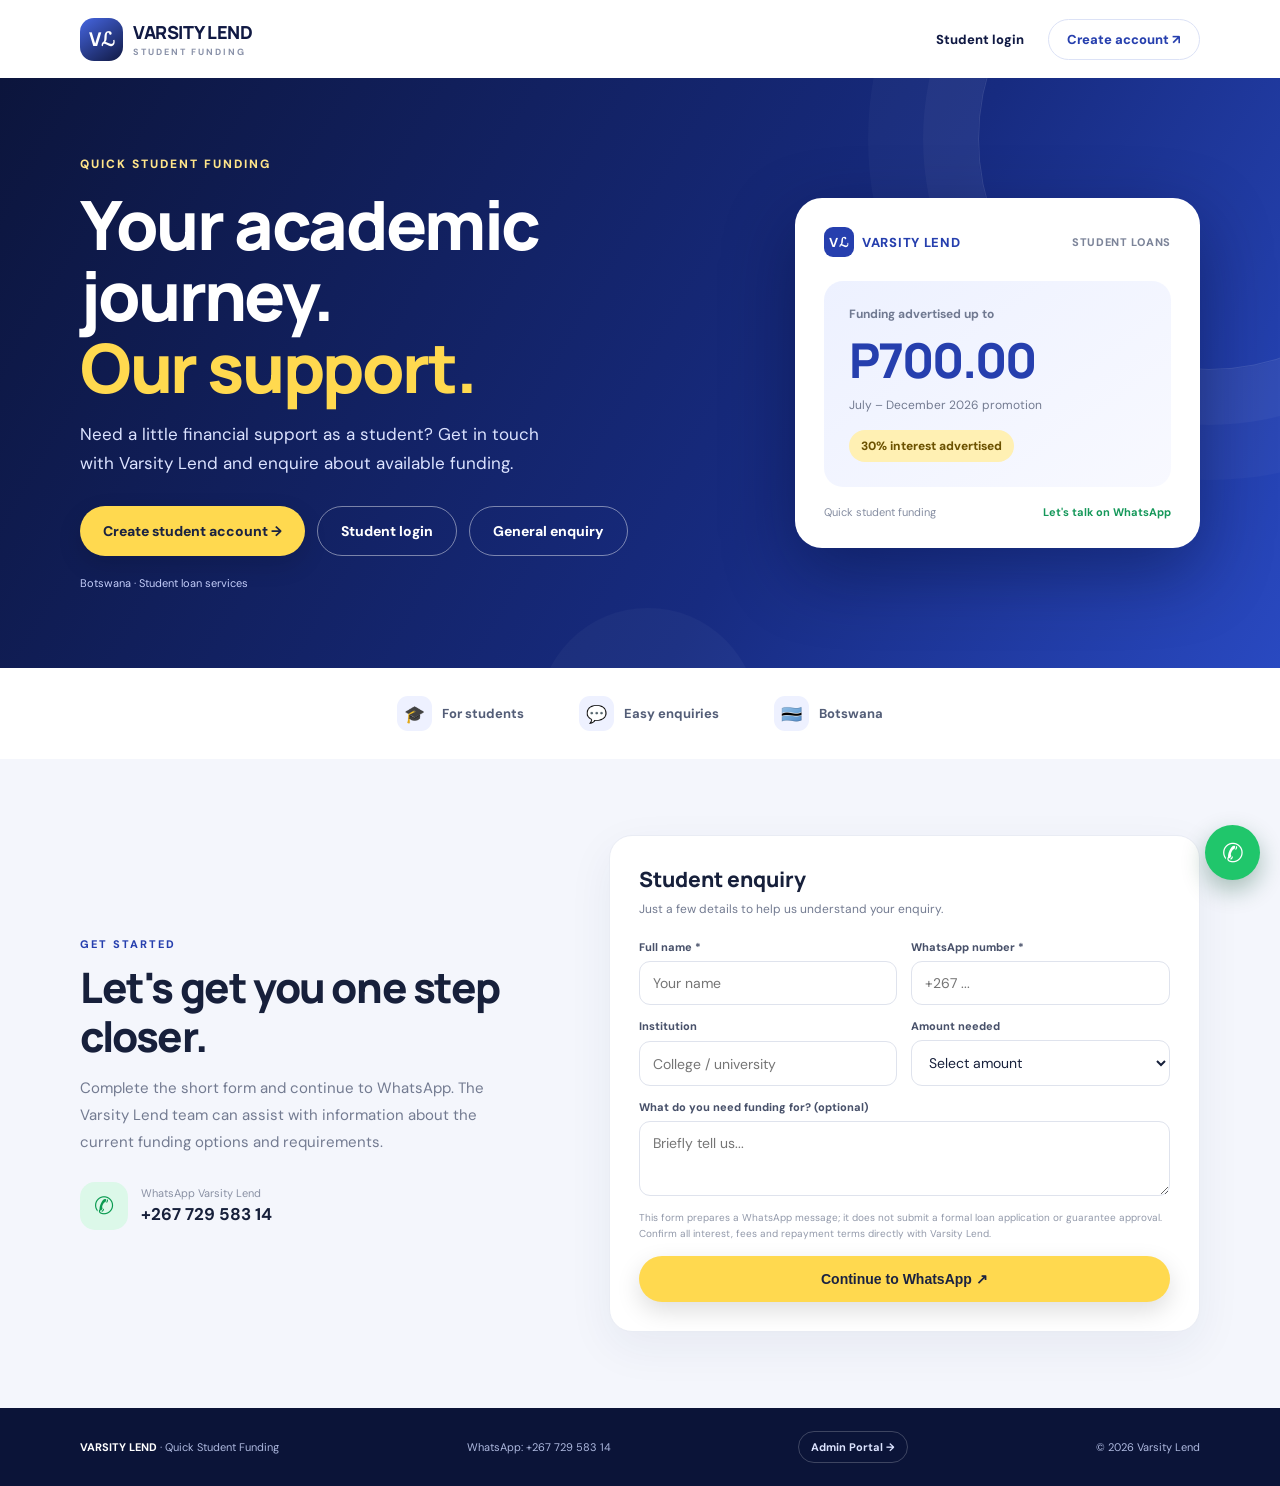
==== commit 795953d5: "Update index.html" ====
--- a/index.html
+++ b/index.html
@@ -1,3 +1,4 @@
+
 <!DOCTYPE html>
 <html lang="en">
 <head>
@@ -42,7 +43,17 @@
     .btn-yellow{background:var(--yellow);color:#1b2341;box-shadow:0 9px 24px #0002}
     .btn-ghost{border:1px solid #ffffff70;color:#fff}
     .tiny{margin-top:20px;font-size:11px;color:#c4cefa}
-    .promo{background:#fff;color:var(--ink);border-radius:27px;padding:29px;max-width:405px;width:100%;justify-self:end;box-shadow:0 25px 70px #030a2d66;transform:rotate(1deg)}
+   .promo{
+  background:#fff;
+  color:var(--ink);
+  border-radius:27px;
+  padding:29px;
+  max-width:405px;
+  width:100%;
+  justify-self:end;
+  box-shadow:0 25px 70px #030a2d66;
+  transform:none;
+}
     .promo-top{display:flex;align-items:center;justify-content:space-between;font-size:11px;color:#7c8499;font-weight:800;letter-spacing:.7px}
     .promo-logo{display:flex;align-items:center;gap:8px;color:var(--blue);font-size:13px}
     .promo-logo b{background:var(--blue);color:#fff;width:30px;height:30px;border-radius:9px;display:grid;place-items:center}
@@ -79,8 +90,10 @@
     .form-note{font-size:10px!important;color:#9299aa!important;line-height:1.5;margin:14px 0!important}
     .submit{width:100%;border:0;cursor:pointer}
     footer{background:#0b1438;color:#aeb9df;padding:23px 0;font-size:11px}
-    .foot{display:flex;justify-content:space-between;gap:12px;flex-wrap:wrap}
+    .foot{display:flex;justify-content:space-between;align-items:center;gap:12px;flex-wrap:wrap}
     .foot strong{color:#fff}
+    .admin-link{color:#dce3ff;font-weight:700;padding:8px 12px;border:1px solid #ffffff35;border-radius:20px;transition:.2s}
+    .admin-link:hover{background:#ffffff15;color:#fff;border-color:#ffffff80}
     .whatsapp{position:fixed;right:20px;bottom:20px;height:55px;width:55px;border-radius:50%;background:#20c66b;color:#fff;display:grid;place-items:center;font-size:26px;box-shadow:0 10px 25px #064c2c55;z-index:10}
     @media(max-width:760px){
       .hero-grid{grid-template-columns:1fr;min-height:auto;padding:60px 0;gap:38px}
@@ -107,7 +120,7 @@
       .form-card{padding:21px}
       .fields{grid-template-columns:1fr}
       .field.full{grid-column:auto}
-      .foot{flex-direction:column}
+      .foot{flex-direction:column;align-items:flex-start}
     }
   </style>
 </head>
@@ -170,7 +183,7 @@
           </div>
         </div>
 
-        <form class="form-card" id="enquiryForm">
+        <form class="form-card" id="enquiryForm" novalidate>
           <h3>Student enquiry</h3>
           <p>Just a few details to help us understand your enquiry.</p>
           <div class="fields">
@@ -181,7 +194,8 @@
             <div class="field full"><label for="reason">What do you need funding for? (optional)</label><textarea id="reason" name="reason" placeholder="Briefly tell us..."></textarea></div>
           </div>
           <p class="form-note">This form prepares a WhatsApp message; it does not submit a formal loan application or guarantee approval. Confirm all interest, fees and repayment terms directly with Varsity Lend.</p>
-          <button class="btn btn-yellow submit" type="submit">Continue to WhatsApp ↗</button>
+          <p id="enquiryMessage" role="status" aria-live="polite" style="display:none;font-size:12px;line-height:1.5;margin:10px 0;color:#c62828"></p>
+          <button class="btn btn-yellow submit" id="enquirySubmit" type="submit">Continue to WhatsApp ↗</button>
         </form>
       </div>
     </section>
@@ -191,6 +205,7 @@
     <div class="wrap foot">
       <span><strong>VARSITY LEND</strong> · Quick Student Funding</span>
       <span>WhatsApp: +267 729 583 14</span>
+      <a class="admin-link" href="admin-login.html">Admin Portal →</a>
       <span>© <span id="year"></span> Varsity Lend</span>
     </div>
   </footer>
@@ -199,22 +214,48 @@
 
   <script>
     document.getElementById('year').textContent = new Date().getFullYear();
-    document.getElementById('enquiryForm').addEventListener('submit', function(e) {
-      e.preventDefault();
-      if (!this.reportValidity()) return;
-      const d = new FormData(this);
+
+    const enquiryForm = document.getElementById('enquiryForm');
+    const enquiryMessage = document.getElementById('enquiryMessage');
+    const enquirySubmit = document.getElementById('enquirySubmit');
+
+    enquiryForm.addEventListener('submit', function(event) {
+      event.preventDefault();
+
+      const data = new FormData(enquiryForm);
+      const name = String(data.get('name') || '').trim();
+      const phone = String(data.get('phone') || '').trim();
+
+      enquiryMessage.style.display = 'block';
+
+      if (!name || !phone) {
+        enquiryMessage.textContent = 'Please enter your full name and WhatsApp number to continue.';
+        enquiryMessage.style.color = '#c62828';
+        const firstMissingField = !name
+          ? document.getElementById('name')
+          : document.getElementById('phone');
+        firstMissingField.focus();
+        return;
+      }
+
       const message = [
         'Hello Varsity Lend, I would like to make a student funding enquiry.',
         '',
-        'Name: ' + d.get('name'),
-        'WhatsApp number: ' + d.get('phone'),
-        'Institution: ' + (d.get('school') || 'Not provided'),
-        'Amount needed: ' + (d.get('amount') || 'Not specified'),
-        'Funding purpose: ' + (d.get('reason') || 'Not specified'),
+        'Name: ' + name,
+        'WhatsApp number: ' + phone,
+        'Institution: ' + (String(data.get('school') || '').trim() || 'Not provided'),
+        'Amount needed: ' + (data.get('amount') || 'Not specified'),
+        'Funding purpose: ' + (String(data.get('reason') || '').trim() || 'Not specified'),
         '',
         'Please share the current requirements and full loan terms. Thank you.'
       ].join('\n');
-      window.open('https://wa.me/26772958314?text=' + encodeURIComponent(message), '_blank', 'noopener');
+
+      enquirySubmit.disabled = true;
+      enquirySubmit.textContent = 'Opening WhatsApp...';
+      enquiryMessage.style.color = '#15985a';
+      enquiryMessage.textContent = 'Taking you to WhatsApp to send your enquiry.';
+
+      window.location.href = 'https://wa.me/26772958314?text=' + encodeURIComponent(message);
     });
   </script>
 </body>
